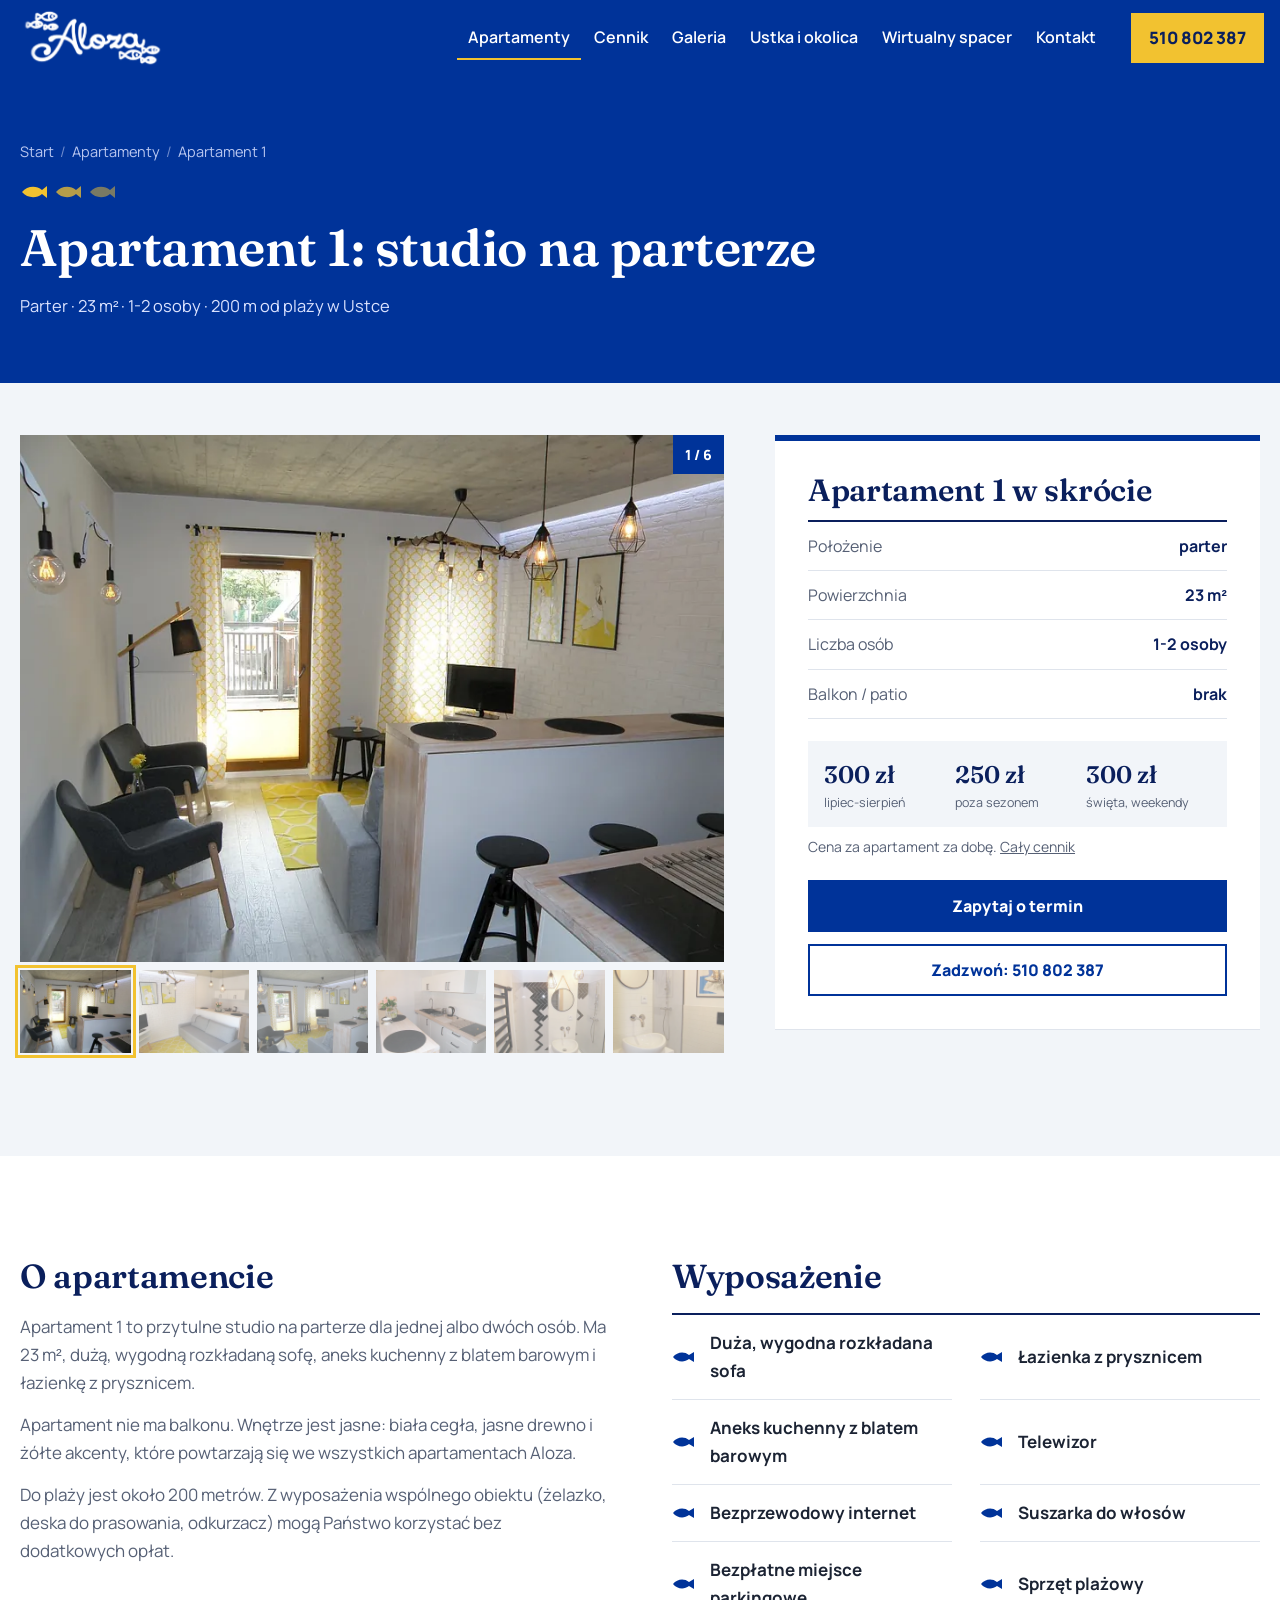
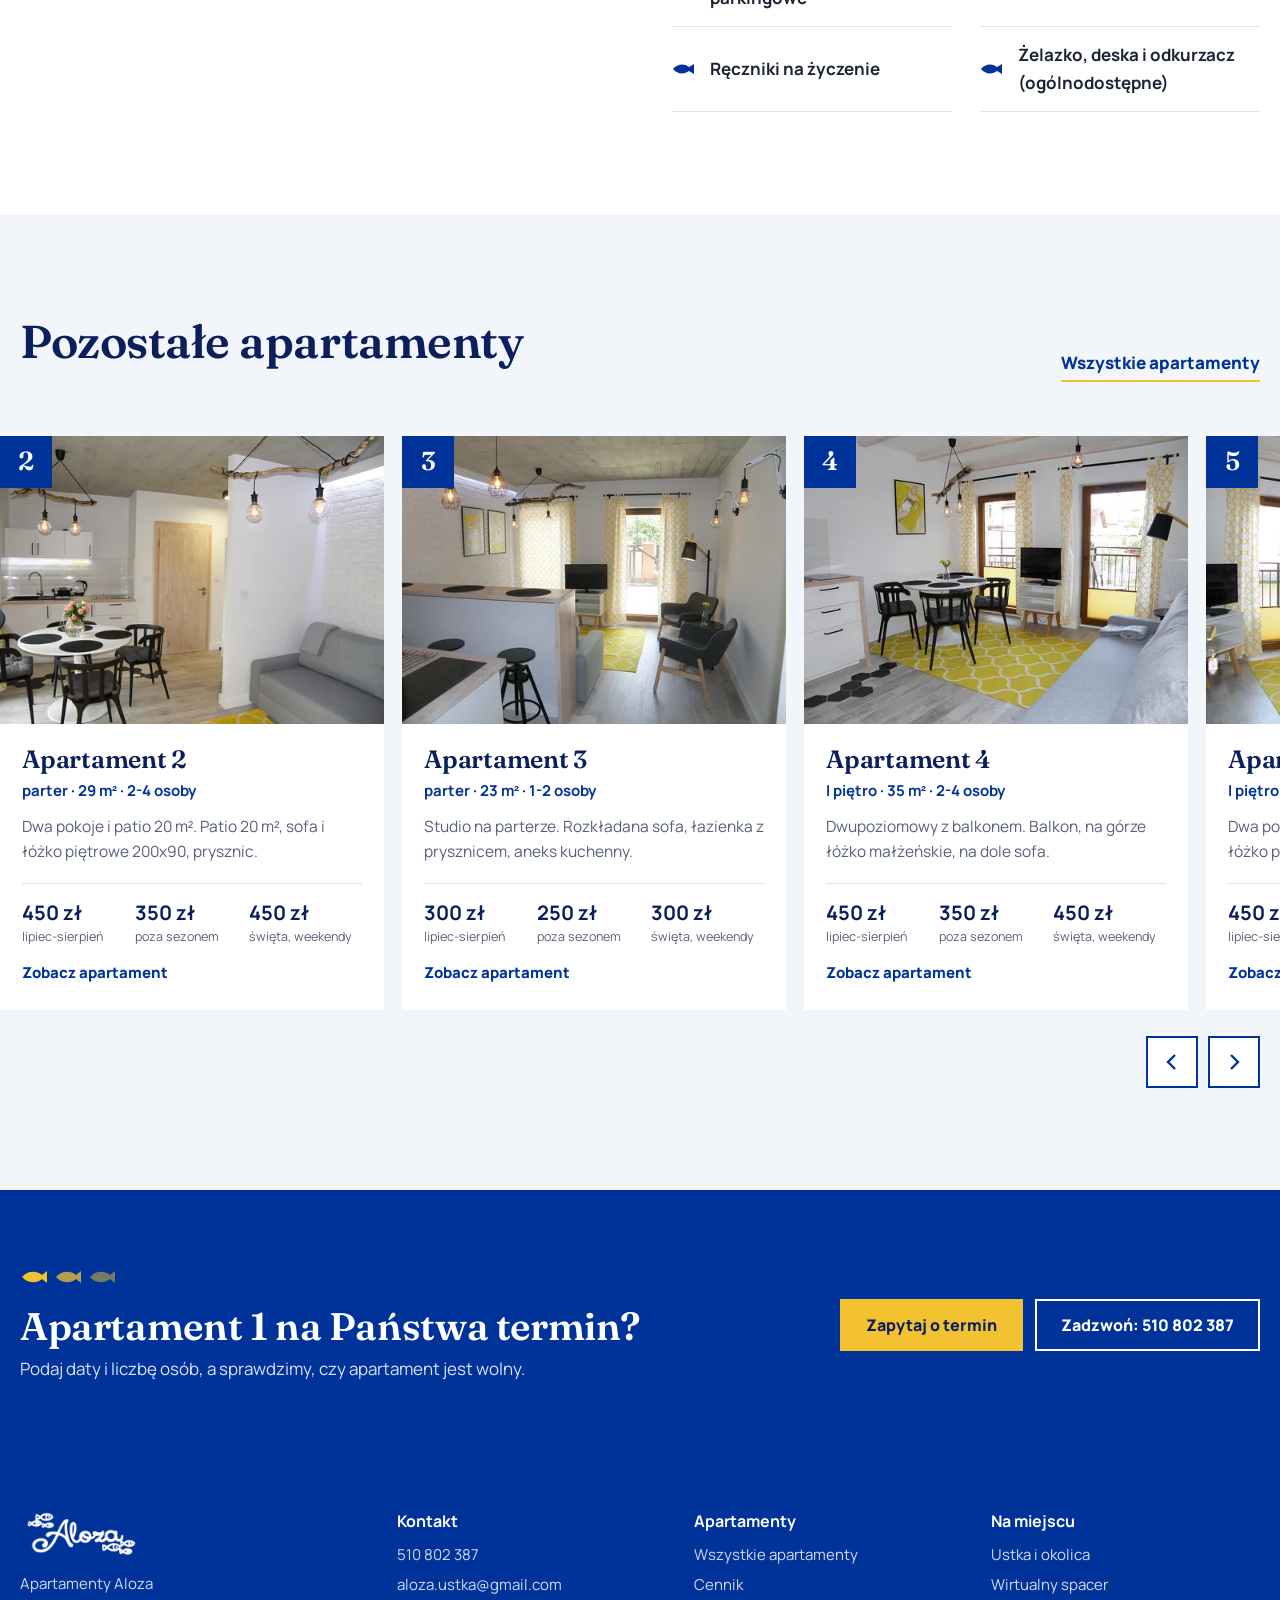
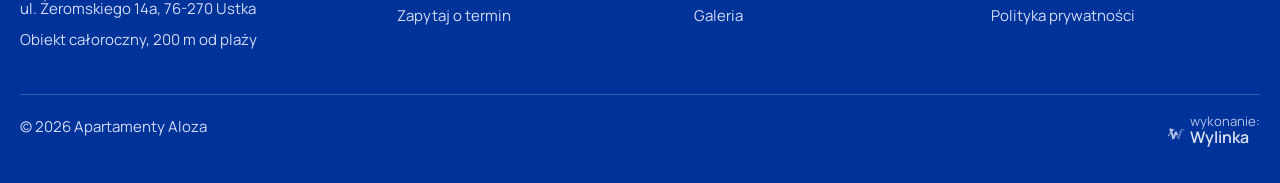
==== apartament-1.html @ 7eea0aa9 "Pełna strona: podstrony apartamentów, cennik, galeria, Ustka, spacer, kontakt, polityka prywatności" ====
<!doctype html>
<html lang="pl">
<head>
<meta charset="utf-8">
<meta name="viewport" content="width=device-width,initial-scale=1">
<meta name="robots" content="noindex, nofollow" data-podglad>
<title>Apartament 1 w Ustce, 23 m², 1-2 osoby | Apartamenty Aloza</title>
<meta name="description" content="Apartament 1 w Ustce, 200 m od plaży: studio na parterze, parter, 23 m², dla 1-2 osób. Zdjęcia, wyposażenie i ceny od 250 zł za dobę.">
<link rel="canonical" href="https://aloza.com.pl/apartamenty-aloza/apartament-aloza-1/">
<meta property="og:type" content="website">
<meta property="og:locale" content="pl_PL">
<meta property="og:site_name" content="Apartamenty Aloza">
<meta property="og:title" content="Apartament 1 w Ustce, 23 m², 1-2 osoby | Apartamenty Aloza">
<meta property="og:description" content="Apartament 1 w Ustce, 200 m od plaży: studio na parterze, parter, 23 m², dla 1-2 osób. Zdjęcia, wyposażenie i ceny od 250 zł za dobę.">
<meta property="og:url" content="https://aloza.com.pl/apartamenty-aloza/apartament-aloza-1/">
<meta property="og:image" content="https://aloza.com.pl/img/ap/a1-1-1000.webp">
<meta name="theme-color" content="#003399">
<link rel="preload" href="fonts/fraunces-rdzen.woff2" as="font" type="font/woff2" crossorigin>
<link rel="preload" href="fonts/manrope-rdzen.woff2" as="font" type="font/woff2" crossorigin>
<link rel="preload" as="image" href="img/ap/a1-1-800.webp" imagesrcset="img/ap/a1-1-480.webp 480w, img/ap/a1-1-800.webp 800w, img/ap/a1-1-1000.webp 1000w" imagesizes="(max-width: 900px) 100vw, 720px">
<link rel="stylesheet" href="css/styl.css">
<link rel="icon" href="data:image/svg+xml,%3Csvg xmlns='http://www.w3.org/2000/svg' viewBox='0 0 64 64'%3E%3Crect width='64' height='64' rx='14' fill='%23003399'/%3E%3Cpath d='M12 32c8-11 24-13 34-3l8-6v18l-8-6c-10 10-26 8-34-3z' fill='%23F2C230'/%3E%3Ccircle cx='22' cy='31' r='2.5' fill='%23003399'/%3E%3C/svg%3E">
<script src="js/strona.js" defer></script>
<script type="application/ld+json">{"@context":"https://schema.org","@type":"BreadcrumbList","itemListElement":[{"@type":"ListItem","position":1,"name":"Start","item":"https://aloza.com.pl/"},{"@type":"ListItem","position":2,"name":"Apartamenty","item":"https://aloza.com.pl/apartamenty-aloza/"},{"@type":"ListItem","position":3,"name":"Apartament 1","item":"https://aloza.com.pl/apartamenty-aloza/apartament-aloza-1/"}]}</script>
<script type="application/ld+json">{"@context":"https://schema.org","@type":"Apartment","name":"Apartament 1 - Apartamenty Aloza","description":"Apartament 1 to przytulne studio na parterze dla jednej albo dwóch osób. Ma 23 m², dużą, wygodną rozkładaną sofę, aneks kuchenny z blatem barowym i łazienkę z prysznicem.","url":"https://aloza.com.pl/apartamenty-aloza/apartament-aloza-1/","floorSize":{"@type":"QuantitativeValue","value":23,"unitCode":"MTK"},"numberOfRooms":1,"occupancy":{"@type":"QuantitativeValue","maxValue":2},"image":["https://aloza.com.pl/img/ap/a1-1-1000.webp","https://aloza.com.pl/img/ap/a1-2-1000.webp","https://aloza.com.pl/img/ap/a1-3-1000.webp"],"containedInPlace":{"@id":"https://aloza.com.pl/#obiekt"}}</script>
</head>
<body>
<a class="skip" href="#tresc">Przejdź do treści</a>
<header class="hdr">
 <div class="wrap">
  <a class="logo" href="index.html" aria-label="Apartamenty Aloza - strona główna"><img src="img/logo.png" width="309" height="134" alt="Aloza"></a>
  <nav class="menu" id="menu" aria-label="Menu główne">
   <ul><li><a href="apartamenty.html" aria-current="page">Apartamenty</a></li><li><a href="cennik.html">Cennik</a></li><li><a href="galeria.html">Galeria</a></li><li><a href="ustka.html">Ustka i okolica</a></li><li><a href="wirtualny-spacer.html">Wirtualny spacer</a></li><li><a href="kontakt.html">Kontakt</a></li></ul>
  </nav>
  <a class="tel" href="tel:+48510802387">510 802 387</a>
  <button class="burger" id="burger" type="button" aria-expanded="false" aria-controls="menu">Menu</button>
 </div>
</header>
<main id="tresc"><div class="phead"><div class="wrap bez-foto"><div><ol class="okr"><li><a href="index.html">Start</a></li><li><a href="apartamenty.html">Apartamenty</a></li><li aria-current="page">Apartament 1</li></ol><svg class="lawica" viewBox="0 0 96 20" aria-hidden="true" fill="currentColor"><path d="M2 10c5-6 14-7 20-2l5-4v12l-5-4c-6 5-15 4-20-2z"/><path d="M36 10c5-6 14-7 20-2l5-4v12l-5-4c-6 5-15 4-20-2z" opacity=".75"/><path d="M70 10c5-6 14-7 20-2l5-4v12l-5-4c-6 5-15 4-20-2z" opacity=".5"/></svg><h1>Apartament 1: studio na parterze</h1><p>Parter · 23 m² · 1-2 osoby · 200 m od plaży w Ustce</p></div></div></div><section class="ap-bg" style="padding-top:clamp(28px,4vw,56px)"><div class="wrap apg">
 <div>
  <div class="tor-w glowne" data-grupa>
   <div class="tor" data-tor><figure tabindex="0"><img src="img/ap/a1-1-800.webp" srcset="img/ap/a1-1-480.webp 480w, img/ap/a1-1-800.webp 800w, img/ap/a1-1-1000.webp 1000w" sizes="(max-width: 900px) 100vw, 720px" width="1000" height="750" alt="Pokój z fotelami, telewizorem i blatem barowym" data-duze="img/ap/a1-1-1000.webp"></figure><figure tabindex="0"><img src="img/ap/a1-2-800.webp" srcset="img/ap/a1-2-480.webp 480w, img/ap/a1-2-800.webp 800w, img/ap/a1-2-1000.webp 1000w" sizes="(max-width: 900px) 100vw, 720px" width="1000" height="750" alt="Rozkładana sofa i blat kuchenny" data-duze="img/ap/a1-2-1000.webp" loading="lazy"></figure><figure tabindex="0"><img src="img/ap/a1-3-800.webp" srcset="img/ap/a1-3-480.webp 480w, img/ap/a1-3-800.webp 800w, img/ap/a1-3-1000.webp 1000w" sizes="(max-width: 900px) 100vw, 720px" width="1000" height="750" alt="Fotele, stolik i drzwi do ogrodu" data-duze="img/ap/a1-3-1000.webp" loading="lazy"></figure><figure tabindex="0"><img src="img/ap/a1-4-800.webp" srcset="img/ap/a1-4-480.webp 480w, img/ap/a1-4-800.webp 800w, img/ap/a1-4-1000.webp 1000w" sizes="(max-width: 900px) 100vw, 720px" width="1000" height="750" alt="Aneks kuchenny z płytą i czajnikiem" data-duze="img/ap/a1-4-1000.webp" loading="lazy"></figure><figure tabindex="0"><img src="img/ap/a1-5-800.webp" srcset="img/ap/a1-5-480.webp 480w, img/ap/a1-5-800.webp 800w, img/ap/a1-5-1000.webp 1000w" sizes="(max-width: 900px) 100vw, 720px" width="1000" height="750" alt="Łazienka z prysznicem i grzejnikiem drabinkowym" data-duze="img/ap/a1-5-1000.webp" loading="lazy"></figure><figure class="pion" tabindex="0"><img src="img/ap/a1-6-800.webp" srcset="img/ap/a1-6-480.webp 480w, img/ap/a1-6-800.webp 800w" sizes="(max-width: 900px) 100vw, 720px" width="800" height="1067" alt="Umywalka i okrągłe lustro w łazience" data-duze="img/ap/a1-6-800.webp" loading="lazy"></figure></div>
   <span class="licznik">1 / 6</span>
  </div>
  <div class="miniatury"><button type="button" aria-label="Zdjęcie 1: Pokój z fotelami, telewizorem i blatem barowym" aria-current="true"><img src="img/ap/a1-1-480.webp" width="480" height="360" alt="" loading="lazy"></button><button type="button" aria-label="Zdjęcie 2: Rozkładana sofa i blat kuchenny" aria-current="false"><img src="img/ap/a1-2-480.webp" width="480" height="360" alt="" loading="lazy"></button><button type="button" aria-label="Zdjęcie 3: Fotele, stolik i drzwi do ogrodu" aria-current="false"><img src="img/ap/a1-3-480.webp" width="480" height="360" alt="" loading="lazy"></button><button type="button" aria-label="Zdjęcie 4: Aneks kuchenny z płytą i czajnikiem" aria-current="false"><img src="img/ap/a1-4-480.webp" width="480" height="360" alt="" loading="lazy"></button><button type="button" aria-label="Zdjęcie 5: Łazienka z prysznicem i grzejnikiem drabinkowym" aria-current="false"><img src="img/ap/a1-5-480.webp" width="480" height="360" alt="" loading="lazy"></button><button type="button" aria-label="Zdjęcie 6: Umywalka i okrągłe lustro w łazience" aria-current="false"><img src="img/ap/a1-6-480.webp" width="480" height="640" alt="" loading="lazy"></button></div>
 </div>
 <aside class="karta" aria-labelledby="karta-h">
  <h2 id="karta-h">Apartament 1 w skrócie</h2>
  <ul class="parametry"><li><span>Położenie</span><b>parter</b></li><li><span>Powierzchnia</span><b>23 m²</b></li><li><span>Liczba osób</span><b>1-2 osoby</b></li><li><span>Balkon / patio</span><b>brak</b></li></ul>
  <div class="ceny"><div><b>300 zł</b><span>lipiec-sierpień</span></div><div><b>250 zł</b><span>poza sezonem</span></div><div><b>300 zł</b><span>święta, weekendy</span></div></div>
  <p class="za-co">Cena za apartament za dobę. <a href="cennik.html">Cały cennik</a></p>
  <div class="przyc"><a class="btn btn-g" href="kontakt.html?apartament=1">Zapytaj o termin</a><a class="btn btn-r" href="tel:+48510802387">Zadzwoń: 510 802 387</a></div>
 </aside>
</div></section>
<section><div class="wrap dwie">
 <div class="opis"><h2>O apartamencie</h2><p>Apartament 1 to przytulne studio na parterze dla jednej albo dwóch osób. Ma 23 m², dużą, wygodną rozkładaną sofę, aneks kuchenny z blatem barowym i łazienkę z prysznicem.</p><p>Apartament nie ma balkonu. Wnętrze jest jasne: biała cegła, jasne drewno i żółte akcenty, które powtarzają się we wszystkich apartamentach Aloza.</p><p>Do plaży jest około 200 metrów. Z wyposażenia wspólnego obiektu (żelazko, deska do prasowania, odkurzacz) mogą Państwo korzystać bez dodatkowych opłat.</p></div>
 <div><h2>Wyposażenie</h2><ul class="lista-ryb"><li><svg width="26" height="12" viewBox="0 0 26 12" fill="currentColor" aria-hidden="true"><path d="M1 6c4-5 11-6 16-2l5-3v10l-5-3C12 12 5 11 1 6z"/></svg>Duża, wygodna rozkładana sofa</li><li><svg width="26" height="12" viewBox="0 0 26 12" fill="currentColor" aria-hidden="true"><path d="M1 6c4-5 11-6 16-2l5-3v10l-5-3C12 12 5 11 1 6z"/></svg>Łazienka z prysznicem</li><li><svg width="26" height="12" viewBox="0 0 26 12" fill="currentColor" aria-hidden="true"><path d="M1 6c4-5 11-6 16-2l5-3v10l-5-3C12 12 5 11 1 6z"/></svg>Aneks kuchenny z blatem barowym</li><li><svg width="26" height="12" viewBox="0 0 26 12" fill="currentColor" aria-hidden="true"><path d="M1 6c4-5 11-6 16-2l5-3v10l-5-3C12 12 5 11 1 6z"/></svg>Telewizor</li><li><svg width="26" height="12" viewBox="0 0 26 12" fill="currentColor" aria-hidden="true"><path d="M1 6c4-5 11-6 16-2l5-3v10l-5-3C12 12 5 11 1 6z"/></svg>Bezprzewodowy internet</li><li><svg width="26" height="12" viewBox="0 0 26 12" fill="currentColor" aria-hidden="true"><path d="M1 6c4-5 11-6 16-2l5-3v10l-5-3C12 12 5 11 1 6z"/></svg>Suszarka do włosów</li><li><svg width="26" height="12" viewBox="0 0 26 12" fill="currentColor" aria-hidden="true"><path d="M1 6c4-5 11-6 16-2l5-3v10l-5-3C12 12 5 11 1 6z"/></svg>Bezpłatne miejsce parkingowe</li><li><svg width="26" height="12" viewBox="0 0 26 12" fill="currentColor" aria-hidden="true"><path d="M1 6c4-5 11-6 16-2l5-3v10l-5-3C12 12 5 11 1 6z"/></svg>Sprzęt plażowy</li><li><svg width="26" height="12" viewBox="0 0 26 12" fill="currentColor" aria-hidden="true"><path d="M1 6c4-5 11-6 16-2l5-3v10l-5-3C12 12 5 11 1 6z"/></svg>Ręczniki na życzenie</li><li><svg width="26" height="12" viewBox="0 0 26 12" fill="currentColor" aria-hidden="true"><path d="M1 6c4-5 11-6 16-2l5-3v10l-5-3C12 12 5 11 1 6z"/></svg>Żelazko, deska i odkurzacz (ogólnodostępne)</li></ul></div>
</div></section>
<section class="ap-bg"><div class="wrap">
 <div class="sek-h z-linkiem"><div><h2>Pozostałe apartamenty</h2></div><a class="lnk" href="apartamenty.html">Wszystkie apartamenty</a></div>
 <div class="tor-w"><div class="tor" data-tor><a class="ap" href="apartament-2.html"><div class="fot"><img src="img/a2-800.webp" srcset="img/a2-480.webp 480w, img/a2-800.webp 800w, img/a2-1000.webp 1000w" sizes="(max-width: 560px) 85vw, 390px" width="800" height="600" alt="Apartament 2: dwa pokoje i patio 20 m²" loading="lazy"><span class="nr">2</span></div><div class="tr"><h3>Apartament 2</h3><p class="par">parter · 29 m² · 2-4 osoby</p><p class="op">Dwa pokoje i patio 20 m². Patio 20 m², sofa i łóżko piętrowe 200x90, prysznic.</p><div class="ceny"><div><b>450 zł</b><span>lipiec-sierpień</span></div><div><b>350 zł</b><span>poza sezonem</span></div><div><b>450 zł</b><span>święta, weekendy</span></div></div><span class="wiecej">Zobacz apartament</span></div></a><a class="ap" href="apartament-3.html"><div class="fot"><img src="img/a3-800.webp" srcset="img/a3-480.webp 480w, img/a3-800.webp 800w, img/a3-1000.webp 1000w" sizes="(max-width: 560px) 85vw, 390px" width="800" height="600" alt="Apartament 3: studio na parterze" loading="lazy"><span class="nr">3</span></div><div class="tr"><h3>Apartament 3</h3><p class="par">parter · 23 m² · 1-2 osoby</p><p class="op">Studio na parterze. Rozkładana sofa, łazienka z prysznicem, aneks kuchenny.</p><div class="ceny"><div><b>300 zł</b><span>lipiec-sierpień</span></div><div><b>250 zł</b><span>poza sezonem</span></div><div><b>300 zł</b><span>święta, weekendy</span></div></div><span class="wiecej">Zobacz apartament</span></div></a><a class="ap" href="apartament-4.html"><div class="fot"><img src="img/a4-800.webp" srcset="img/a4-480.webp 480w, img/a4-800.webp 800w, img/a4-1000.webp 1000w" sizes="(max-width: 560px) 85vw, 390px" width="800" height="600" alt="Apartament 4: dwupoziomowy z balkonem" loading="lazy"><span class="nr">4</span></div><div class="tr"><h3>Apartament 4</h3><p class="par">I piętro · 35 m² · 2-4 osoby</p><p class="op">Dwupoziomowy z balkonem. Balkon, na górze łóżko małżeńskie, na dole sofa.</p><div class="ceny"><div><b>450 zł</b><span>lipiec-sierpień</span></div><div><b>350 zł</b><span>poza sezonem</span></div><div><b>450 zł</b><span>święta, weekendy</span></div></div><span class="wiecej">Zobacz apartament</span></div></a><a class="ap" href="apartament-5.html"><div class="fot"><img src="img/a5-800.webp" srcset="img/a5-480.webp 480w, img/a5-800.webp 800w, img/a5-1000.webp 1000w" sizes="(max-width: 560px) 85vw, 390px" width="800" height="600" alt="Apartament 5: dwa pokoje, balkon i taras" loading="lazy"><span class="nr">5</span></div><div class="tr"><h3>Apartament 5</h3><p class="par">I piętro · 29 m² · 2-4 osoby</p><p class="op">Dwa pokoje, balkon i taras. Balkon i taras, sofa i łóżko piętrowe 200x90.</p><div class="ceny"><div><b>450 zł</b><span>lipiec-sierpień</span></div><div><b>350 zł</b><span>poza sezonem</span></div><div><b>450 zł</b><span>święta, weekendy</span></div></div><span class="wiecej">Zobacz apartament</span></div></a><a class="ap" href="apartament-6.html"><div class="fot"><img src="img/a6-800.webp" srcset="img/a6-480.webp 480w, img/a6-800.webp 800w, img/a6-1000.webp 1000w" sizes="(max-width: 560px) 85vw, 390px" width="800" height="600" alt="Apartament 6: dwupoziomowy z balkonem" loading="lazy"><span class="nr">6</span></div><div class="tr"><h3>Apartament 6</h3><p class="par">I piętro · 39 m² · 2-4 osoby</p><p class="op">Dwupoziomowy z balkonem. Balkon, na górze łóżko małżeńskie, na dole sofa.</p><div class="ceny"><div><b>450 zł</b><span>lipiec-sierpień</span></div><div><b>350 zł</b><span>poza sezonem</span></div><div><b>450 zł</b><span>święta, weekendy</span></div></div><span class="wiecej">Zobacz apartament</span></div></a><a class="ap" href="apartament-7.html"><div class="fot"><img src="img/a7-800.webp" srcset="img/a7-480.webp 480w, img/a7-800.webp 800w, img/a7-1000.webp 1000w" sizes="(max-width: 560px) 85vw, 390px" width="800" height="600" alt="Apartament 7: poddasze z wanną" loading="lazy"><span class="nr">7</span></div><div class="tr"><h3>Apartament 7</h3><p class="par">II piętro · 40 m² · 2-3 osoby</p><p class="op">Poddasze z wanną. Poddasze, dwie rozkładane sofy, łazienka z wanną.</p><div class="ceny"><div><b>350 zł</b><span>lipiec-sierpień</span></div><div><b>300 zł</b><span>poza sezonem</span></div><div><b>350 zł</b><span>święta, weekendy</span></div></div><span class="wiecej">Zobacz apartament</span></div></a></div><div class="strz"><button type="button" data-w="-1" aria-label="Poprzednie apartamenty"><svg width="20" height="20" viewBox="0 0 20 20" aria-hidden="true"><path d="M13 3 6 10l7 7" fill="none" stroke="currentColor" stroke-width="2.4"/></svg></button><button type="button" data-w="1" aria-label="Następne apartamenty"><svg width="20" height="20" viewBox="0 0 20 20" aria-hidden="true"><path d="m7 3 7 7-7 7" fill="none" stroke="currentColor" stroke-width="2.4"/></svg></button></div></div>
</div></section>
<section class="cta"><div class="wrap"><div><svg class="lawica" viewBox="0 0 96 20" aria-hidden="true" fill="currentColor"><path d="M2 10c5-6 14-7 20-2l5-4v12l-5-4c-6 5-15 4-20-2z"/><path d="M36 10c5-6 14-7 20-2l5-4v12l-5-4c-6 5-15 4-20-2z" opacity=".75"/><path d="M70 10c5-6 14-7 20-2l5-4v12l-5-4c-6 5-15 4-20-2z" opacity=".5"/></svg><h2>Apartament 1 na Państwa termin?</h2><p>Podaj daty i liczbę osób, a sprawdzimy, czy apartament jest wolny.</p></div><div class="przyc"><a class="btn btn-z" href="kontakt.html?apartament=1">Zapytaj o termin</a><a class="btn btn-o" href="tel:+48510802387">Zadzwoń: 510 802 387</a></div></div></section>
</main>
<footer class="stopka">
 <div class="wrap">
  <div><img src="img/logo.png" width="309" height="134" alt="Aloza" loading="lazy"><p>Apartamenty Aloza<br>ul. Żeromskiego 14a, 76-270 Ustka</p><p>Obiekt całoroczny, 200 m od plaży</p></div>
  <div><b>Kontakt</b><p><a href="tel:+48510802387">510 802 387</a></p><p><a href="mailto:aloza.ustka@gmail.com">aloza.ustka@gmail.com</a></p><p><a href="kontakt.html">Zapytaj o termin</a></p></div>
  <div><b>Apartamenty</b><p><a href="apartamenty.html">Wszystkie apartamenty</a></p><p><a href="cennik.html">Cennik</a></p><p><a href="galeria.html">Galeria</a></p></div>
  <div><b>Na miejscu</b><p><a href="ustka.html">Ustka i okolica</a></p><p><a href="wirtualny-spacer.html">Wirtualny spacer</a></p><p><a href="polityka-prywatnosci.html">Polityka prywatności</a></p></div>
  <div class="dol"><span>© 2026 Apartamenty Aloza</span><a class="wylinka-badge" href="https://wylinka.pl/?utm_source=aloza.com.pl&amp;utm_medium=stopka&amp;utm_campaign=wykonanie" rel="noopener" title="Strona wykonana przez Wylinka"><svg viewBox="0 0 64 64" aria-hidden="true" focusable="false" fill="currentColor"><path d="M9.8 22.8l-1.2-7.9 2.2-3.7 15.5 4.6-.5 1.5-7.2 5.5 4.7 15.6 5-15.6 7 0 4.1 12.7-4.2-.9-2.6 1.8-.8-2.2-5.3 15.6-4.3 0 .4 .2-2.1 2.8-1.3-1.1 1.1-1.4-3.1 .2-.1-1.7 2.2-.1-5.7-16.5-4.8 .6-.8 3.1 0 .5-.3 .5 .8 2.2-1.6 .5-.4-1.3-.8 1.6-1.5-.8 .8-1.6-1.4 .6-.6-1.6 2.3-.8 .2-.4 1.3-4.8 5.9-.8-2.4-6.9zM15.2 13.7l-.1-.4-.4 .8-.1 .8 .1 1 .1 .4 .3 .7 .3-.9 .1-.7 0-.8z"/><path class="wy-pod" d="M37.1 49.8l-4.5-13.3 2.6-1.8 4.2 .9 .9 2.8 3-9.7 0-.5 .1-.8 3.2-8.4 .5-1 .6-1 .9-1.1 1.3-1 1.1-.7 1.4-.5 1.4-.3 .7 0 .9 0 1.2 .3 1.4 .6 .8 .5 .7 .7 .6 .7 .5 .9 .3 .9 .1 .9 0 .8-.2 .9-.5 .9-.5 .6-.7 .5-.7 .3-.1-.1 0-.1 .5-.5 .3-.7 .2-.5 0-.6-.1-.6-.3-.7-.4-.5-.4-.4-.5-.3-.6-.3-.7 0-.7 .1-.6 .1-.5 .4-.5 .5-.3 .5-.2 .7-.1 1.5-1.4 5.1-.8 3.3-.3 .7-.5 .7-6 17.5 1.9 .1-.1 1.7-3.1-.2 1.1 1.4-1.3 1.1-2.1-2.8 .4-.2z"/><path class="wy-old" d="M40.8 50l.4-.2-4.1 0-4.2-12.5 2.5-1.7 4.3 .9 .6 1.9 .6-1.6 0-.3 2.4-7.8 0-.5 .1-.8 3.2-8.4 .4-.8 .6-.9 .9-1.2 .9-.9 1.3-.8 1.4-.6 1.2-.3 1.4-.1 1.3 .1 .6 .2 .8 .3 1.1 .6 .9 .7 .7 .9 .5 .9 .3 .9 .1 1.1-.1 .9-.3 .9-.4 .7-.6 .7-.6 .4-.6 .2-.1-.1 0-.1 .5-.5 .3-.7 .2-.5 0-.5-.1-.6-.2-.6-.3-.5-.4-.5-.5-.3-.6-.3-.7-.1-.6 0-.6 .1-.6 .3-.6 .5-.3 .4-.2 .5-.1 .5-.1 1.5-1.4 5.1-.8 3.3-.3 .7-.5 .7-6 17.5 1.9 .1-.1 1.7-3.1-.2 1.1 1.4-1.3 1.1zM49.6 17.1l.6 1.7-1.5 1.9 .4 .4 1.8-2.1-.7-2.1zM48.1 28.3l.5 1.8-1.7 1.8 .4 .4 1.9-2-.6-2.2zM37.9 41.7l1.7-1.5-.4-.4-1.7 1.4zM42.6 38.7l-1.5 2.8 1.1 2-1.3 2.6 .5 .2 1.5-2.8-1.1-2 1.4-2.5z"/></svg><span>wykonanie: <b>Wylinka</b></span></a></div>
 </div>
</footer>
<div class="lb" id="lb" role="dialog" aria-modal="true" aria-label="Powiększone zdjęcie"><img alt=""><button type="button" class="zam" aria-label="Zamknij">×</button><button type="button" class="pop" aria-label="Poprzednie zdjęcie">‹</button><button type="button" class="nas" aria-label="Następne zdjęcie">›</button><p class="lbl"></p></div>
</body>
</html>
---- css/styl.css ----
@font-face{font-family:"Fraunces";font-weight:300 800;font-display:swap;src:url(../fonts/fraunces-rdzen.woff2) format("woff2");unicode-range:U+0020-007E,U+00A0,U+00A9,U+00AB,U+00B0,U+00B7,U+00BB,U+00D3,U+00F3,U+2013-2014,U+2018-2019,U+201C-201E,U+2022,U+2026}
@font-face{font-family:"Fraunces";font-weight:300 800;font-display:swap;src:url(../fonts/fraunces-pl.woff2) format("woff2");unicode-range:U+0104-0107,U+0118-0119,U+0141-0144,U+015A-015B,U+0179-017C}
@font-face{font-family:"Manrope";font-style:normal;font-weight:400 800;font-display:swap;src:url(../fonts/manrope-rdzen.woff2) format("woff2");unicode-range:U+0020-007E,U+00A0,U+00A9,U+00AB,U+00B0,U+00B2,U+00B7,U+00BB,U+00D3,U+00D7,U+00F3,U+2013-2014,U+2018-2019,U+201C-201E,U+2022,U+2026,U+20AC}
@font-face{font-family:"Manrope";font-style:normal;font-weight:400 800;font-display:swap;src:url(../fonts/manrope-pl.woff2) format("woff2");unicode-range:U+0104-0107,U+0118-0119,U+0141-0144,U+015A-015B,U+0179-017C}
:root{--gr:#003399;--gr2:#0A1F5C;--zo:#F2C230;--tx:#1b2333;--tx2:#566075;--sz:#F2F5F9;--li:#dfe4ec;--hh:76px}
*{box-sizing:border-box}
html{scroll-behavior:smooth;scroll-padding-top:var(--hh)}
body{margin:0;background:#fff;color:var(--tx);font:17px/1.65 "Manrope",Arial,sans-serif;-webkit-font-smoothing:antialiased;overflow-x:clip}
img{display:block;max-width:100%}
a{color:inherit}
h1,h2,h3{font-family:"Fraunces",Georgia,serif;font-weight:600;line-height:1.1;margin:0;color:var(--gr2);letter-spacing:-.01em}
.wrap{width:min(1240px,100% - 40px);margin:0 auto}
section{padding:clamp(64px,8vw,120px) 0}
.sek-h{max-width:740px;margin-bottom:clamp(30px,4vw,50px)}
.sek-h h2{font-size:clamp(32px,3.6vw,54px);margin-bottom:14px}
.sek-h p{margin:0;color:var(--tx2);font-size:18px}
.sek-h.z-linkiem{max-width:none;display:flex;justify-content:space-between;align-items:flex-end;gap:20px;flex-wrap:wrap}
.sek-h.z-linkiem>div{max-width:740px}
.lawica{display:block;width:96px;height:20px;margin-bottom:18px;color:var(--gr)}
.skip{position:absolute;left:-9999px;top:0;background:var(--zo);color:var(--gr2);padding:10px 16px;z-index:100;font-weight:800}
.skip:focus{left:10px}
/* nagłówek */
.hdr{position:sticky;top:0;z-index:60;height:var(--hh);background:var(--gr);color:#fff}
.hdr .wrap{height:100%;display:flex;align-items:center;gap:24px;width:min(1600px,100% - 32px)}
.logo img{width:150px;height:auto}
.menu{margin-left:auto}
.menu ul{display:flex;gap:2px;list-style:none;margin:0;padding:0}
.menu a{display:block;text-decoration:none;font-weight:600;font-size:16px;padding:8px 11px;border-bottom:2px solid transparent;white-space:nowrap}
.menu a:hover{border-color:rgba(255,255,255,.5)}
.menu a[aria-current]{border-color:var(--zo)}
.tel{text-decoration:none;font-weight:800;background:var(--zo);color:var(--gr2);padding:11px 18px;white-space:nowrap}
.tel:hover{background:#ffd34d}
.burger{display:none}
/* przyciski */
.przyc{display:flex;flex-wrap:wrap;gap:12px}
.btn{display:inline-flex;align-items:center;justify-content:center;min-height:52px;padding:0 24px;font-weight:800;font-size:16px;text-decoration:none;border:2px solid transparent;cursor:pointer;font-family:inherit;text-align:center}
.btn-z{background:var(--zo);color:var(--gr2)}
.btn-z:hover{background:#ffd34d}
.btn-o{border-color:#fff;color:#fff;background:transparent}
.btn-o:hover{background:#fff;color:var(--gr)}
.btn-g{background:var(--gr);color:#fff}
.btn-g:hover{background:var(--gr2)}
.btn-r{border-color:var(--gr);color:var(--gr);background:transparent}
.btn-r:hover{background:var(--gr);color:#fff}
.lnk{font-weight:800;color:var(--gr);text-decoration:none;border-bottom:2px solid var(--zo);padding-bottom:2px;white-space:nowrap}
.lnk:hover{color:var(--gr2)}
/* pierwszy ekran strony głównej */
.hero{position:relative;height:calc(100svh - var(--hh));min-height:580px;max-height:1100px;display:grid;grid-template-columns:1fr 1fr;gap:4px;background:var(--gr2)}
.hero figure{margin:0;position:relative;overflow:hidden;height:100%;max-height:857px}
.hero figure img{position:absolute;inset:0;width:100%;height:100%;object-fit:cover}
.hero .f2 img{object-position:30% 50%}
.hpanel{position:absolute;left:clamp(20px,4vw,72px);bottom:clamp(20px,4vw,64px);width:min(620px,calc(100% - 40px));background:var(--gr);color:#fff;padding:clamp(26px,3vw,48px)}
.hpanel .lawica{color:var(--zo)}
.hpanel h1{color:#fff;font-size:clamp(34px,3.4vw,60px);margin-bottom:16px}
.hpanel p{margin:0 0 26px;color:#dbe3ff;font-size:clamp(16.5px,1.1vw,19px)}
.pasek{display:none}
@media (min-width:901px) and (min-height:960px){
 .pasek{position:absolute;right:clamp(20px,4vw,72px);bottom:0;height:calc(100% - 857px);left:calc(clamp(20px,4vw,72px) + min(620px,100% - 40px) + 48px);display:flex;align-items:center;justify-content:flex-end;gap:clamp(24px,3vw,64px);color:#fff}
 .pasek div{display:flex;flex-direction:column}
 .pasek b{font-family:"Fraunces",Georgia,serif;font-weight:600;font-size:clamp(24px,1.8vw,34px);line-height:1.1;color:var(--zo)}
 .pasek span{color:#c9d4f5;font-size:15px}
}
/* nagłówek podstrony: granatowy pas + zdjęcie w naturalnej wielkości */
.phead{background:var(--gr);color:#dbe3ff}
.phead .wrap{display:grid;grid-template-columns:1fr minmax(0,1fr);gap:clamp(28px,5vw,80px);align-items:center;padding:clamp(34px,5vw,72px) 0}
.phead .wrap.bez-foto{grid-template-columns:minmax(0,820px)}
.phead .lawica{color:var(--zo)}
.phead h1{color:#fff;font-size:clamp(34px,4vw,62px);margin-bottom:16px}
.phead p{margin:0 0 24px;font-size:clamp(16.5px,1.2vw,19px);max-width:600px}
.phead p:last-child{margin-bottom:0}
.phead figure{margin:0;aspect-ratio:4/3;overflow:hidden;max-width:1000px;justify-self:end;width:100%}
.phead figure img{width:100%;height:100%;object-fit:cover}
.okr{margin:0 0 18px;padding:0;list-style:none;display:flex;flex-wrap:wrap;gap:6px;font-size:14.5px;color:#b9c7f0}
.okr li+li::before{content:"/";margin-right:6px;opacity:.6}
.okr a{text-decoration:none}
.okr a:hover{color:#fff;text-decoration:underline}
/* pełne zdjęcie (Ustka) */
.fhero{position:relative;min-height:min(78svh,820px);display:flex;align-items:flex-end;background:var(--gr2)}
.fhero img{position:absolute;inset:0;width:100%;height:100%;object-fit:cover}
.fhero .hpanel{position:relative;left:auto;bottom:auto;margin:0 0 clamp(20px,4vw,64px) clamp(20px,4vw,72px)}
.fhero .okr{color:#c9d4f5}
/* o obiekcie */
.obiekt{display:grid;grid-template-columns:1.1fr 1fr;gap:clamp(30px,5vw,90px);align-items:center}
.obiekt h2{font-size:clamp(32px,3.4vw,52px);margin-bottom:18px}
.obiekt p{color:var(--tx2);margin:0 0 14px}
.fakty{display:grid;grid-template-columns:1fr 1fr;gap:0;border-top:2px solid var(--gr2);margin-top:26px}
.fakty div{padding:16px 0;border-bottom:1px solid var(--li)}
.fakty b{display:block;font-family:"Fraunces",Georgia,serif;font-size:28px;color:var(--gr);font-weight:600;line-height:1.2}
.fakty span{color:var(--tx2);font-size:15px}
.obiekt figure{margin:0;aspect-ratio:4/3;overflow:hidden}
.obiekt figure img{width:100%;height:100%;object-fit:cover}
/* tory przesuwane */
.ap-bg{background:var(--sz)}
.tor-w{position:relative}
.tor{display:flex;gap:18px;overflow-x:auto;scroll-snap-type:x mandatory;scrollbar-width:none;padding:4px 20px 8px;margin:0 -20px;cursor:grab;overscroll-behavior-x:contain}
.tor::-webkit-scrollbar{display:none}
.tor.ciag{cursor:grabbing;scroll-snap-type:none}
.strz{display:flex;gap:10px;justify-content:flex-end;margin-top:18px}
.strz button{width:52px;height:52px;border:2px solid var(--gr);background:#fff;color:var(--gr);cursor:pointer;display:grid;place-items:center}
.strz button:hover{background:var(--gr);color:#fff}
/* karty apartamentów */
.ap{flex:0 0 clamp(280px,30vw,390px);scroll-snap-align:start;background:#fff;display:flex;flex-direction:column;text-decoration:none;color:inherit}
.ap .fot{aspect-ratio:4/3;overflow:hidden;position:relative}
.ap .fot img{width:100%;height:100%;object-fit:cover;pointer-events:none;user-select:none;transition:transform .5s ease}
.ap:hover .fot img{transform:scale(1.03)}
.ap .nr{position:absolute;left:0;top:0;background:var(--gr);color:#fff;font-family:"Fraunces",Georgia,serif;font-size:26px;font-weight:600;width:52px;height:52px;display:grid;place-items:center}
.ap .tr{padding:22px 22px 24px;display:flex;flex-direction:column;flex:1}
.ap h3{font-size:25px;margin-bottom:6px}
.ap .par{color:var(--gr);font-weight:700;font-size:15px;margin:0 0 10px}
.ap .op{color:var(--tx2);font-size:15.5px;margin:0 0 18px}
.ap .wiecej{font-weight:800;color:var(--gr);font-size:15px;margin-top:16px}
.ap:hover .wiecej{text-decoration:underline}
.ceny{margin-top:auto;display:grid;grid-template-columns:repeat(3,1fr);border-top:1px solid var(--li)}
.ceny div{padding:12px 6px 0 0}
.ceny b{display:block;font-size:20px;color:var(--gr2)}
.ceny span{font-size:12.5px;color:var(--tx2);line-height:1.3;display:block}
/* siatka apartamentów (podstrona) */
.siatka{display:grid;grid-template-columns:repeat(3,minmax(0,1fr));gap:22px}
.siatka .ap{flex:none}
.uwaga{margin:16px 0 0;color:var(--tx2);font-size:14.5px}
/* galeria */
.gal figure{margin:0;flex:0 0 clamp(250px,28vw,380px);scroll-snap-align:start;aspect-ratio:4/3;overflow:hidden;background:var(--sz);cursor:zoom-in}
.gal figure.pion{flex-basis:clamp(188px,21vw,285px)}
.gal img{width:100%;height:100%;object-fit:cover;pointer-events:none;user-select:none}
.galgr+.galgr{margin-top:clamp(48px,6vw,80px)}
.galgr .sek-h{margin-bottom:22px}
.galgr h2{font-size:clamp(28px,2.8vw,40px)}
.zrodlo{font-size:13px;color:var(--tx2);margin:10px 0 0}
/* wyposażenie */
.wyp{display:grid;grid-template-columns:repeat(4,1fr);gap:0 28px;border-top:2px solid var(--gr2)}
.wyp div{padding:18px 0;border-bottom:1px solid var(--li);font-weight:700;display:flex;gap:12px;align-items:center}
.wyp svg{flex:none;color:var(--gr)}
/* ciemna sekcja */
.ustka{background:var(--gr2);color:#d3dcf5}
.ustka h2,.ustka h3{color:#fff}
.ustka .lawica{color:var(--zo)}
.ustka .lnk{color:#fff}
.ust{display:grid;grid-template-columns:1fr 1.15fr;gap:clamp(30px,5vw,90px);align-items:center}
.ust h2{font-size:clamp(32px,3.4vw,52px);margin-bottom:18px}
.ust p{margin:0 0 14px}
.ust figure{margin:0;aspect-ratio:4/3;overflow:hidden}
.ust figure img{width:100%;height:100%;object-fit:cover}
.spacer{position:relative;aspect-ratio:4/3;background:#06143d;overflow:hidden}
.spacer>img{width:100%;height:100%;object-fit:cover;opacity:.75}
.spacer .graj{position:absolute;left:50%;top:50%;transform:translate(-50%,-50%);background:var(--zo);color:var(--gr2);border:0;font:800 17px/1 "Manrope",Arial;padding:18px 26px;cursor:pointer;display:flex;gap:10px;align-items:center;text-decoration:none;white-space:nowrap}
.spacer iframe{position:absolute;inset:0;width:100%;height:100%;border:0}
.spacer.duzy{aspect-ratio:16/9;max-height:78svh;width:100%}
/* apartament - podstrona */
.apg{display:grid;grid-template-columns:minmax(0,1.45fr) minmax(0,1fr);gap:clamp(28px,4vw,64px);align-items:start}
.apg .glowne{position:relative}
.apg .glowne .tor{padding:0;margin:0;gap:0}
.apg .glowne figure{flex:0 0 100%;margin:0;aspect-ratio:4/3;background:var(--gr2);scroll-snap-align:start;cursor:zoom-in;display:flex;align-items:center;justify-content:center}
.apg .glowne figure img{width:100%;height:100%;object-fit:cover;pointer-events:none;user-select:none}
.apg .glowne figure.pion img{object-fit:contain;width:auto;max-width:100%}
.licznik{position:absolute;right:0;top:0;background:var(--gr);color:#fff;font-weight:800;font-size:14px;padding:8px 12px}
.miniatury{display:grid;grid-template-columns:repeat(6,1fr);gap:8px;margin-top:8px}
.miniatury button{padding:0;border:0;background:none;cursor:pointer;aspect-ratio:4/3;overflow:hidden;opacity:.6;outline-offset:2px}
.miniatury button[aria-current="true"]{opacity:1;outline:3px solid var(--zo)}
.miniatury button:hover{opacity:1}
.miniatury img{width:100%;height:100%;object-fit:cover}
.apg .strz{margin-top:12px}
.karta{background:#fff;border-top:6px solid var(--gr);padding:clamp(22px,2.6vw,36px);box-shadow:0 1px 0 var(--li)}
.karta h2{font-size:clamp(26px,2.4vw,34px);margin-bottom:12px}
.parametry{list-style:none;margin:0 0 22px;padding:0;border-top:2px solid var(--gr2)}
.parametry li{display:flex;justify-content:space-between;gap:16px;padding:11px 0;border-bottom:1px solid var(--li);font-size:16px}
.parametry li span{color:var(--tx2)}
.parametry li b{color:var(--gr2);text-align:right}
.karta .ceny{border-top:0;background:var(--sz);padding:14px 16px 16px;margin-bottom:22px;gap:6px}
.karta .ceny div{padding:0}
.karta .ceny b{font-size:24px;font-family:"Fraunces",Georgia,serif;font-weight:600}
.karta .przyc .btn{flex:1 1 auto}
.za-co{font-size:14px;color:var(--tx2);margin:-14px 0 22px}
.opis{max-width:760px}
.opis p{margin:0 0 14px;color:var(--tx2)}
.lista-ryb{list-style:none;margin:0;padding:0;display:grid;grid-template-columns:repeat(2,minmax(0,1fr));gap:0 28px;border-top:2px solid var(--gr2)}
.lista-ryb li{padding:14px 0;border-bottom:1px solid var(--li);font-weight:700;display:flex;gap:12px;align-items:center}
.lista-ryb svg{flex:none;color:var(--gr)}
.dwie{display:grid;grid-template-columns:1fr 1fr;gap:clamp(30px,5vw,80px)}
.dwie h2{font-size:clamp(28px,2.6vw,38px);margin-bottom:18px}
/* cennik */
.tab-w{overflow-x:auto;margin:0 -20px;padding:0 20px}
.cennik{width:100%;border-collapse:collapse;min-width:640px;background:#fff}
.cennik th,.cennik td{text-align:left;padding:16px 18px;border-bottom:1px solid var(--li);vertical-align:middle}
.cennik thead th{background:var(--gr);color:#fff;font-weight:700;font-size:15px;line-height:1.35}
.cennik thead th small{display:block;font-weight:500;color:#c9d4f5;font-size:13px}
.cennik tbody th{font-weight:700;color:var(--gr2)}
.cennik tbody th small{display:block;font-weight:500;color:var(--tx2);font-size:14px}
.cennik td{font-family:"Fraunces",Georgia,serif;font-size:24px;font-weight:600;color:var(--gr2);white-space:nowrap}
.cennik tbody th a{color:inherit;text-decoration:none}
.cennik tbody th a:hover{text-decoration:underline}
.cennik td a{font-family:"Manrope",Arial,sans-serif;font-size:15px;font-weight:800;color:var(--gr)}
.info-pas{display:grid;grid-template-columns:repeat(3,minmax(0,1fr));gap:0 28px;border-top:2px solid var(--gr2);margin-top:clamp(36px,4vw,56px)}
.info-pas div{padding:18px 0;border-bottom:1px solid var(--li)}
.info-pas b{display:block;color:var(--gr2);font-size:17px;margin-bottom:4px}
.info-pas p{margin:0;color:var(--tx2);font-size:15.5px}
/* ustka - podstrona */
.atrakcje{display:grid;grid-template-columns:repeat(3,minmax(0,1fr));gap:22px}
.atrakcje article{background:#fff}
.atrakcje figure{margin:0;aspect-ratio:4/3;overflow:hidden}
.atrakcje figure img{width:100%;height:100%;object-fit:cover}
.atrakcje .tr{padding:20px 22px 24px}
.atrakcje h3{font-size:24px;margin-bottom:8px}
.atrakcje p{margin:0;color:var(--tx2);font-size:15.5px}
.atrakcje figcaption{font-size:12px;color:var(--tx2);padding:6px 22px 0}
.tekst{max-width:760px}
.tekst h2{font-size:clamp(28px,2.8vw,40px);margin:0 0 16px}
.tekst p{margin:0 0 14px;color:var(--tx2)}
/* pas z wezwaniem */
.cta{background:var(--gr);color:#dbe3ff;padding:clamp(48px,6vw,84px) 0}
.cta .wrap{display:flex;justify-content:space-between;align-items:center;gap:28px;flex-wrap:wrap}
.cta h2{color:#fff;font-size:clamp(28px,3vw,44px);margin-bottom:8px}
.cta p{margin:0}
.cta .lawica{color:var(--zo)}
/* kontakt */
.kon{display:grid;grid-template-columns:1fr 1.2fr;gap:clamp(30px,5vw,80px);align-items:start}
.kon h2{font-size:clamp(30px,3vw,46px);margin-bottom:16px}
.dane{display:grid;gap:14px;margin:24px 0}
.dane span{display:block;font-size:14px;color:var(--tx2);font-weight:600}
.dane a,.dane b{font-weight:800;font-size:20px;text-decoration:none;color:var(--gr2);overflow-wrap:anywhere}
.dane small{display:block;font-weight:700;font-size:16px;color:var(--gr2)}
.mapa{aspect-ratio:16/10;background:var(--sz);position:relative}
.mapa iframe{position:absolute;inset:0;width:100%;height:100%;border:0}
form{background:var(--sz);padding:clamp(22px,3vw,40px);display:grid;grid-template-columns:1fr 1fr;gap:16px}
form h2{grid-column:1/-1}
label{display:flex;flex-direction:column;gap:6px;font-weight:700;font-size:15px;color:var(--gr2)}
label.pel{grid-column:1/-1}
input,select,textarea{font:inherit;font-weight:400;font-size:16px;padding:12px 14px;border:1.5px solid #c9d0dc;background:#fff;color:var(--tx);width:100%;border-radius:0;min-height:50px}
input:focus,select:focus,textarea:focus{outline:2px solid var(--gr);border-color:var(--gr)}
textarea{min-height:110px;resize:vertical}
.pulapka{position:absolute;left:-9999px;width:1px;height:1px;overflow:hidden}
.zgoda{grid-column:1/-1;flex-direction:row;align-items:flex-start;gap:10px;font-weight:500;font-size:14px;color:var(--tx2)}
.zgoda input{width:22px;height:22px;min-height:0;flex:none;margin-top:1px;accent-color:var(--gr)}
form .btn{grid-column:1/-1;justify-self:start}
.info{grid-column:1/-1;margin:0;font-size:14px;color:var(--tx2)}
.info.ok{color:var(--gr);font-weight:700}
/* polityka */
.prawne{max-width:820px}
.prawne h2{font-size:26px;margin:34px 0 10px}
.prawne p,.prawne li{color:var(--tx2)}
/* stopka */
.stopka{background:var(--gr);color:#d3dcf5;padding:48px 0 30px;font-size:15px}
.stopka .wrap{display:grid;grid-template-columns:1.3fr 1fr 1fr 1fr;gap:28px}
.stopka b{color:#fff;display:block;margin-bottom:8px;font-size:16px}
.stopka a{text-decoration:none;overflow-wrap:anywhere}
.stopka a:hover{color:#fff;text-decoration:underline}
.stopka p{margin:0 0 6px}
.stopka img{width:120px;height:auto;margin-bottom:12px}
.dol{grid-column:1/-1;border-top:1px solid rgba(255,255,255,.2);padding-top:20px;margin-top:8px;display:flex;justify-content:space-between;gap:16px;flex-wrap:wrap}
.dol a:hover{text-decoration:none}
.wylinka-badge{display:inline-flex;align-items:center;gap:.4em;color:inherit;text-decoration:none;font-size:.875em;line-height:1;opacity:.85}
.wylinka-badge:hover,.wylinka-badge:focus-visible{opacity:1}
.wylinka-badge:focus-visible{outline:2px solid currentColor;outline-offset:3px;border-radius:2px}
.wylinka-badge svg{width:18px;height:18px;flex:none;overflow:visible}
.wylinka-badge b{font-weight:600}
.wylinka-badge .wy-old{opacity:.45;transform-origin:40px 30px;transition:transform .32s cubic-bezier(.3,.7,.4,1),opacity .32s ease-out}
.wylinka-badge .wy-pod{opacity:0;transition:opacity .2s ease-out .08s}
.wylinka-badge:hover .wy-old,.wylinka-badge:focus-visible .wy-old{transform:translate(9px,7px) rotate(9deg);opacity:0}
.wylinka-badge:hover .wy-pod,.wylinka-badge:focus-visible .wy-pod{opacity:1}
@media (prefers-reduced-motion:reduce){.wylinka-badge .wy-old,.wylinka-badge .wy-pod{transition:none}.wylinka-badge:hover .wy-old,.wylinka-badge:focus-visible .wy-old{transform:none;opacity:.45}.wylinka-badge:hover .wy-pod,.wylinka-badge:focus-visible .wy-pod{opacity:0}html{scroll-behavior:auto}}
/* powiększenie zdjęć */
.lb{position:fixed;inset:0;z-index:90;background:rgba(6,14,40,.95);display:none;align-items:center;justify-content:center;padding:64px 20px}
.lb.on{display:flex}
.lb img{max-width:min(100%,1000px);max-height:calc(100svh - 128px);width:auto;height:auto;touch-action:pan-y}
.lb button{position:absolute;width:52px;height:52px;border:0;background:#fff;color:var(--gr2);font-size:26px;cursor:pointer;display:grid;place-items:center}
.lb .zam{top:12px;right:12px}
.lb .pop{left:12px;top:50%;transform:translateY(-50%)}
.lb .nas{right:12px;top:50%;transform:translateY(-50%)}
.lb .lbl{position:absolute;left:0;right:0;bottom:16px;text-align:center;color:#c9d4f5;font-size:14px;padding:0 70px}
@media (max-width:1240px){
 .menu a{padding:8px 7px;font-size:15px}
 .hdr .wrap{gap:16px}
}
@media (max-width:1100px){
 .wyp{grid-template-columns:repeat(3,1fr)}
 .siatka,.atrakcje{grid-template-columns:repeat(2,minmax(0,1fr))}
}
@media (max-width:1060px){
 :root{--hh:64px}
 .logo img{width:112px}
 .menu{position:fixed;top:var(--hh);left:0;right:0;background:var(--gr);padding:8px 16px 20px;display:none;box-shadow:0 12px 24px rgba(0,0,0,.2);max-height:calc(100svh - var(--hh));overflow-y:auto}
 .menu.on{display:block}
 .menu ul{flex-direction:column}
 .menu a{font-size:18px;padding:12px 4px;border-bottom:1px solid rgba(255,255,255,.15)}
 .menu a[aria-current]{border-bottom-color:rgba(255,255,255,.15);color:var(--zo)}
 .burger{display:inline-flex;align-items:center;margin-left:auto;height:44px;padding:0 16px;border:2px solid #fff;background:transparent;color:#fff;font:800 15px/1 "Manrope",Arial;cursor:pointer}
 .hdr .tel{padding:10px 14px}
}
@media (max-width:900px){
 .hdr .tel{display:none}
 .hero{height:auto;min-height:0;max-height:none;display:block;background:var(--gr)}
 .hero .f2{display:none}
 .hero .f1{aspect-ratio:1901/857;height:auto}
 .hpanel{position:static;width:auto;padding:22px 20px 26px}
 .hpanel .lawica{margin-bottom:12px}
 .hpanel h1{font-size:clamp(27px,7.6vw,36px);margin-bottom:12px}
 .hpanel p{font-size:16px;margin-bottom:24px}
 .fhero{min-height:0;display:block}
 .fhero img{position:static;aspect-ratio:16/9;height:auto}
 .fhero .hpanel{margin:0}
 .btn{min-height:50px;padding:0 18px}
 .obiekt,.ust,.kon,.apg,.dwie{grid-template-columns:minmax(0,1fr)}
 .phead .wrap{grid-template-columns:minmax(0,1fr);padding:28px 0 32px;gap:24px}
 .phead figure{justify-self:stretch}
 .wyp{grid-template-columns:1fr 1fr}
 .info-pas{grid-template-columns:1fr}
 .stopka .wrap{grid-template-columns:1fr 1fr}
 .stopka .wrap>div:first-child{grid-column:1/-1}
}
@media (max-width:640px){
 .siatka,.atrakcje{grid-template-columns:minmax(0,1fr)}
 .lista-ryb{grid-template-columns:1fr}
 .miniatury{grid-template-columns:repeat(5,1fr)}
}
@media (max-width:640px){
 .cennik{min-width:0}
 .cennik th,.cennik td{padding:12px 8px}
 .cennik th:first-child{padding-left:12px}
 .cennik td{font-size:19px}
 .cennik thead th{font-size:13px}
 .cennik thead th small,.cennik .szcz{display:none}
 .cennik tbody th small{font-size:12.5px}
}
@media (max-width:560px){
 .wrap{width:calc(100% - 32px)}
 .tor{padding:4px 16px 8px;margin:0 -16px}
 .tab-w{margin:0 -16px;padding:0 16px}
 .przyc .btn{flex:1 1 auto}
 .tnr{display:none}
 form{grid-template-columns:1fr}
 .wyp{grid-template-columns:1fr}
 .fakty b{font-size:24px}
 .lb{padding:64px 0}
 .lb .pop,.lb .nas{top:auto;bottom:8px;transform:none}
 .lb .lbl{bottom:24px}
}
@media (max-height:700px) and (max-width:900px){
 .hero .f1{aspect-ratio:2.4/1}
 .hpanel .lawica{display:none}
 .hpanel h1{font-size:clamp(25px,7vw,32px)}
}
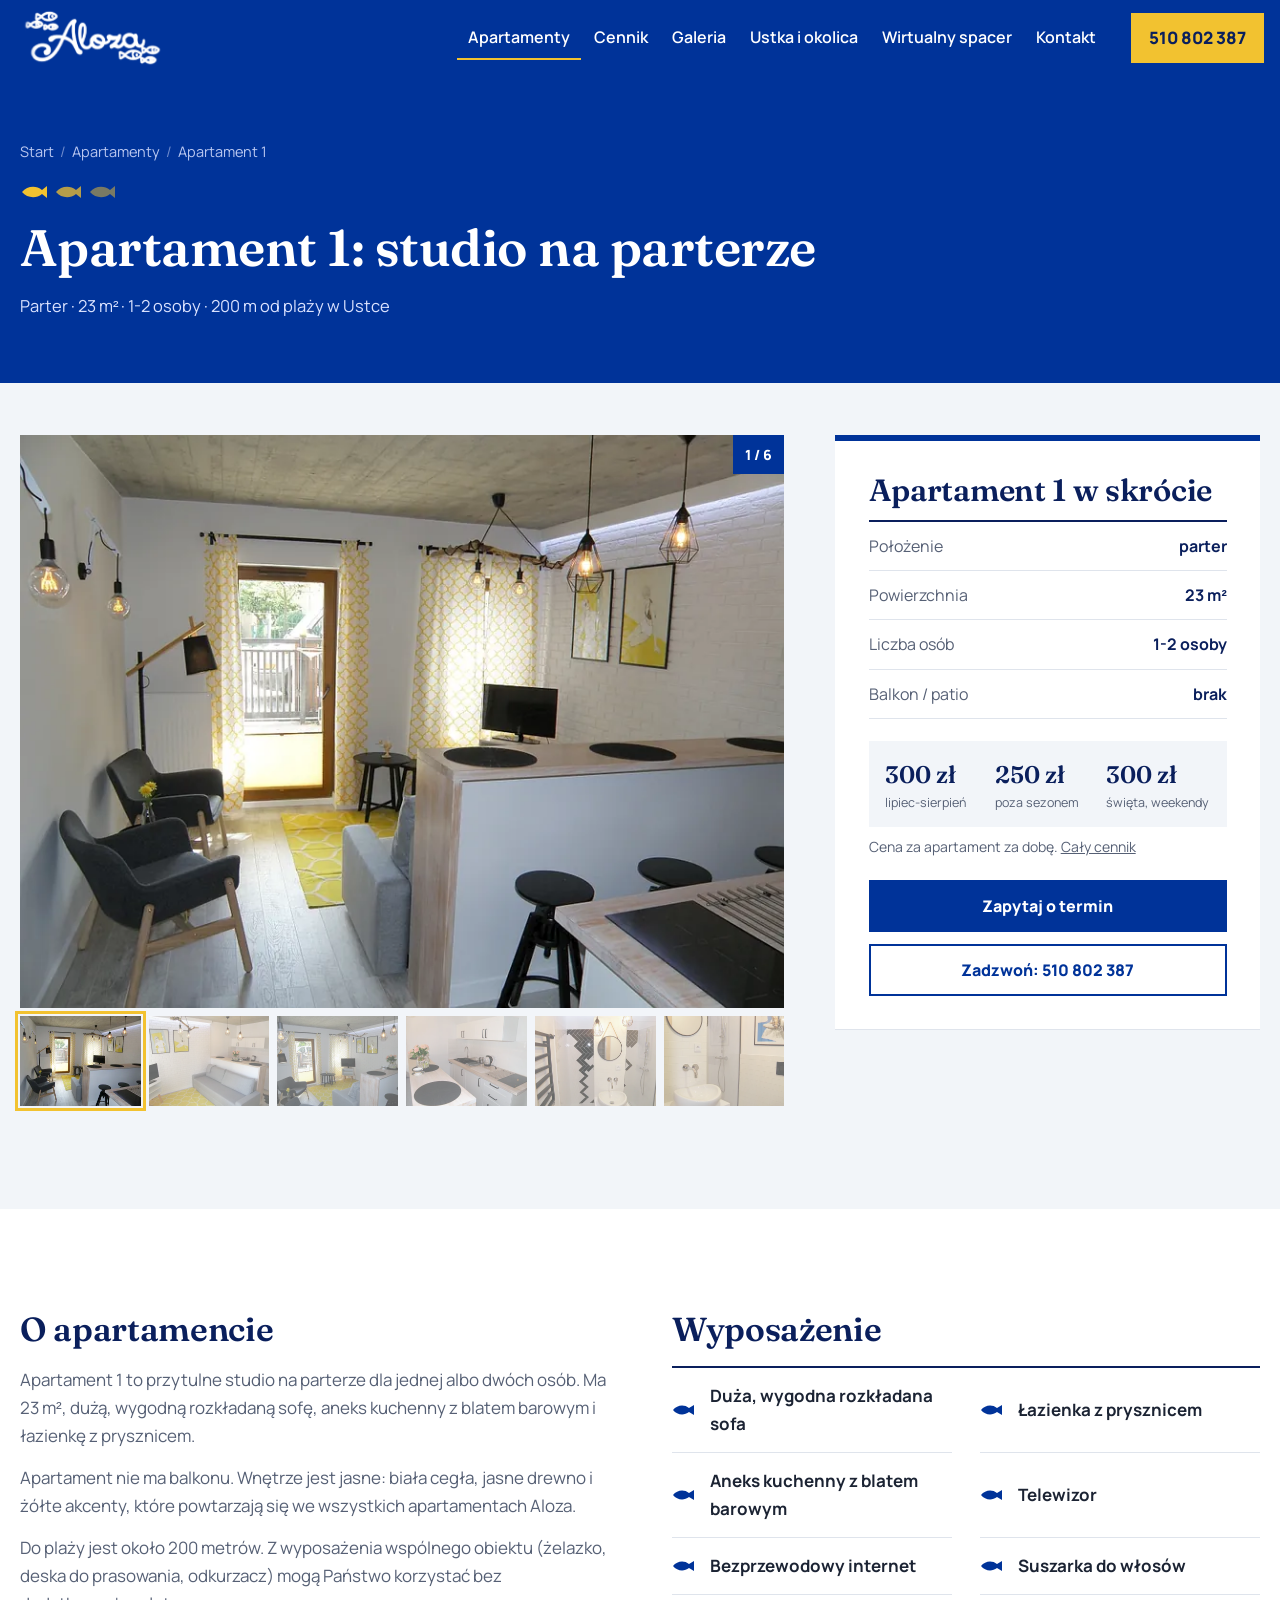
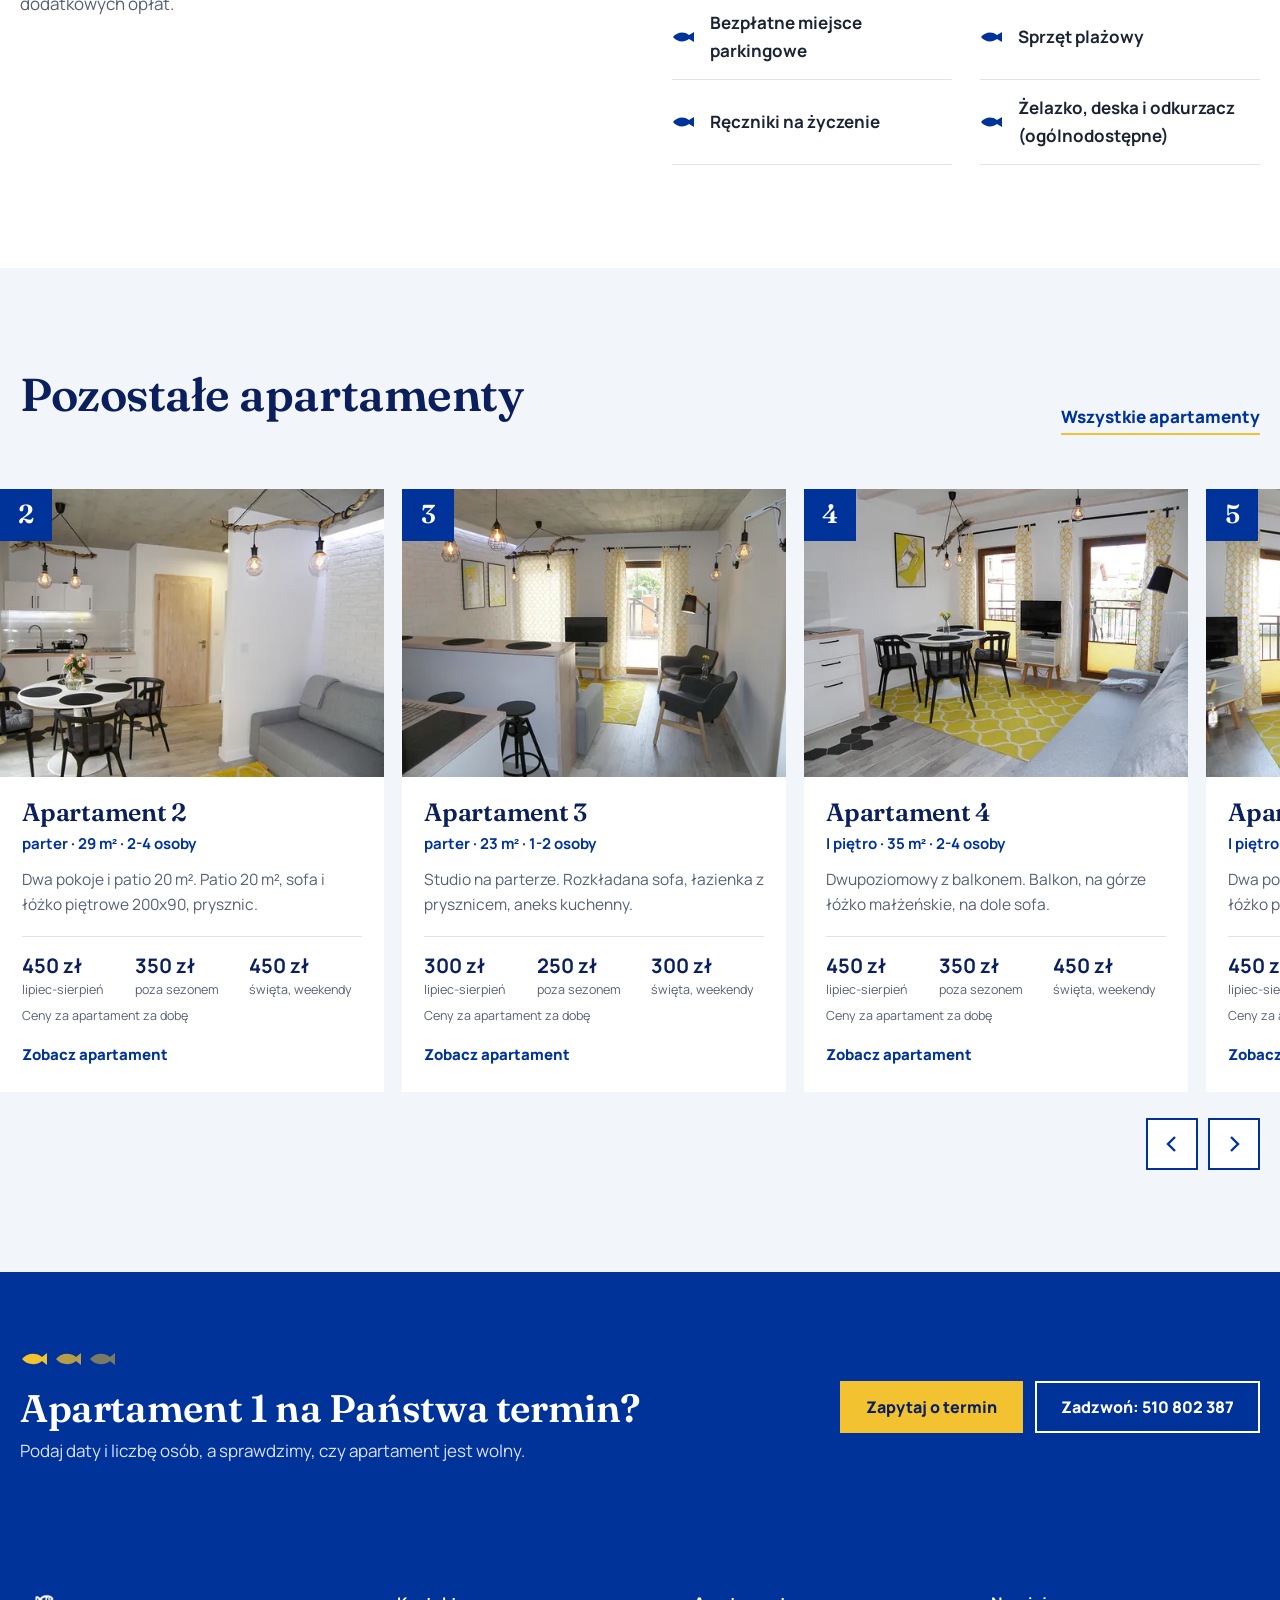
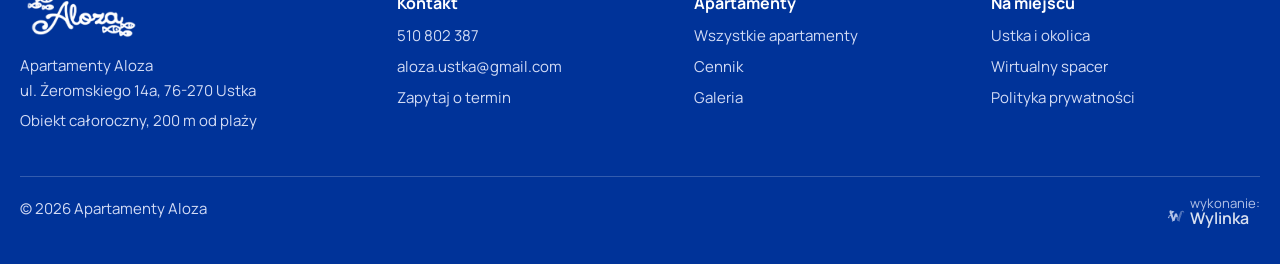
==== commit 709dfa20: "Metraż apartamentu 6, ceny za apartament za dobę, mapa z trasą na plażę, mozaika wnętrz" ====
--- a/apartament-1.html
+++ b/apartament-1.html
@@ -5,19 +5,19 @@
 <meta name="viewport" content="width=device-width,initial-scale=1">
 <meta name="robots" content="noindex, nofollow" data-podglad>
 <title>Apartament 1 w Ustce, 23 m², 1-2 osoby | Apartamenty Aloza</title>
-<meta name="description" content="Apartament 1 w Ustce, 200 m od plaży: studio na parterze, parter, 23 m², dla 1-2 osób. Zdjęcia, wyposażenie i ceny od 250 zł za dobę.">
+<meta name="description" content="Apartament 1 w Ustce, 200 m od plaży: studio na parterze, parter, 23 m², dla 1-2 osób. Zdjęcia, wyposażenie i ceny od 250 zł za apartament za dobę.">
 <link rel="canonical" href="https://aloza.com.pl/apartamenty-aloza/apartament-aloza-1/">
 <meta property="og:type" content="website">
 <meta property="og:locale" content="pl_PL">
 <meta property="og:site_name" content="Apartamenty Aloza">
 <meta property="og:title" content="Apartament 1 w Ustce, 23 m², 1-2 osoby | Apartamenty Aloza">
-<meta property="og:description" content="Apartament 1 w Ustce, 200 m od plaży: studio na parterze, parter, 23 m², dla 1-2 osób. Zdjęcia, wyposażenie i ceny od 250 zł za dobę.">
+<meta property="og:description" content="Apartament 1 w Ustce, 200 m od plaży: studio na parterze, parter, 23 m², dla 1-2 osób. Zdjęcia, wyposażenie i ceny od 250 zł za apartament za dobę.">
 <meta property="og:url" content="https://aloza.com.pl/apartamenty-aloza/apartament-aloza-1/">
 <meta property="og:image" content="https://aloza.com.pl/img/ap/a1-1-1000.webp">
 <meta name="theme-color" content="#003399">
 <link rel="preload" href="fonts/fraunces-rdzen.woff2" as="font" type="font/woff2" crossorigin>
 <link rel="preload" href="fonts/manrope-rdzen.woff2" as="font" type="font/woff2" crossorigin>
-<link rel="preload" as="image" href="img/ap/a1-1-800.webp" imagesrcset="img/ap/a1-1-480.webp 480w, img/ap/a1-1-800.webp 800w, img/ap/a1-1-1000.webp 1000w" imagesizes="(max-width: 900px) 100vw, 720px">
+<link rel="preload" as="image" href="img/ap/a1-1-800.webp" imagesrcset="img/ap/a1-1-480.webp 480w, img/ap/a1-1-800.webp 800w, img/ap/a1-1-1000.webp 1000w" imagesizes="(max-width: 900px) 100vw, 780px">
 <link rel="stylesheet" href="css/styl.css">
 <link rel="icon" href="data:image/svg+xml,%3Csvg xmlns='http://www.w3.org/2000/svg' viewBox='0 0 64 64'%3E%3Crect width='64' height='64' rx='14' fill='%23003399'/%3E%3Cpath d='M12 32c8-11 24-13 34-3l8-6v18l-8-6c-10 10-26 8-34-3z' fill='%23F2C230'/%3E%3Ccircle cx='22' cy='31' r='2.5' fill='%23003399'/%3E%3C/svg%3E">
 <script src="js/strona.js" defer></script>
@@ -39,7 +39,7 @@
 <main id="tresc"><div class="phead"><div class="wrap bez-foto"><div><ol class="okr"><li><a href="index.html">Start</a></li><li><a href="apartamenty.html">Apartamenty</a></li><li aria-current="page">Apartament 1</li></ol><svg class="lawica" viewBox="0 0 96 20" aria-hidden="true" fill="currentColor"><path d="M2 10c5-6 14-7 20-2l5-4v12l-5-4c-6 5-15 4-20-2z"/><path d="M36 10c5-6 14-7 20-2l5-4v12l-5-4c-6 5-15 4-20-2z" opacity=".75"/><path d="M70 10c5-6 14-7 20-2l5-4v12l-5-4c-6 5-15 4-20-2z" opacity=".5"/></svg><h1>Apartament 1: studio na parterze</h1><p>Parter · 23 m² · 1-2 osoby · 200 m od plaży w Ustce</p></div></div></div><section class="ap-bg" style="padding-top:clamp(28px,4vw,56px)"><div class="wrap apg">
  <div>
   <div class="tor-w glowne" data-grupa>
-   <div class="tor" data-tor><figure tabindex="0"><img src="img/ap/a1-1-800.webp" srcset="img/ap/a1-1-480.webp 480w, img/ap/a1-1-800.webp 800w, img/ap/a1-1-1000.webp 1000w" sizes="(max-width: 900px) 100vw, 720px" width="1000" height="750" alt="Pokój z fotelami, telewizorem i blatem barowym" data-duze="img/ap/a1-1-1000.webp"></figure><figure tabindex="0"><img src="img/ap/a1-2-800.webp" srcset="img/ap/a1-2-480.webp 480w, img/ap/a1-2-800.webp 800w, img/ap/a1-2-1000.webp 1000w" sizes="(max-width: 900px) 100vw, 720px" width="1000" height="750" alt="Rozkładana sofa i blat kuchenny" data-duze="img/ap/a1-2-1000.webp" loading="lazy"></figure><figure tabindex="0"><img src="img/ap/a1-3-800.webp" srcset="img/ap/a1-3-480.webp 480w, img/ap/a1-3-800.webp 800w, img/ap/a1-3-1000.webp 1000w" sizes="(max-width: 900px) 100vw, 720px" width="1000" height="750" alt="Fotele, stolik i drzwi do ogrodu" data-duze="img/ap/a1-3-1000.webp" loading="lazy"></figure><figure tabindex="0"><img src="img/ap/a1-4-800.webp" srcset="img/ap/a1-4-480.webp 480w, img/ap/a1-4-800.webp 800w, img/ap/a1-4-1000.webp 1000w" sizes="(max-width: 900px) 100vw, 720px" width="1000" height="750" alt="Aneks kuchenny z płytą i czajnikiem" data-duze="img/ap/a1-4-1000.webp" loading="lazy"></figure><figure tabindex="0"><img src="img/ap/a1-5-800.webp" srcset="img/ap/a1-5-480.webp 480w, img/ap/a1-5-800.webp 800w, img/ap/a1-5-1000.webp 1000w" sizes="(max-width: 900px) 100vw, 720px" width="1000" height="750" alt="Łazienka z prysznicem i grzejnikiem drabinkowym" data-duze="img/ap/a1-5-1000.webp" loading="lazy"></figure><figure class="pion" tabindex="0"><img src="img/ap/a1-6-800.webp" srcset="img/ap/a1-6-480.webp 480w, img/ap/a1-6-800.webp 800w" sizes="(max-width: 900px) 100vw, 720px" width="800" height="1067" alt="Umywalka i okrągłe lustro w łazience" data-duze="img/ap/a1-6-800.webp" loading="lazy"></figure></div>
+   <div class="tor" data-tor><figure tabindex="0"><img src="img/ap/a1-1-800.webp" srcset="img/ap/a1-1-480.webp 480w, img/ap/a1-1-800.webp 800w, img/ap/a1-1-1000.webp 1000w" sizes="(max-width: 900px) 100vw, 780px" width="1000" height="750" alt="Pokój z fotelami, telewizorem i blatem barowym" data-duze="img/ap/a1-1-1000.webp"></figure><figure tabindex="0"><img src="img/ap/a1-2-800.webp" srcset="img/ap/a1-2-480.webp 480w, img/ap/a1-2-800.webp 800w, img/ap/a1-2-1000.webp 1000w" sizes="(max-width: 900px) 100vw, 780px" width="1000" height="750" alt="Rozkładana sofa i blat kuchenny" data-duze="img/ap/a1-2-1000.webp" loading="lazy"></figure><figure tabindex="0"><img src="img/ap/a1-3-800.webp" srcset="img/ap/a1-3-480.webp 480w, img/ap/a1-3-800.webp 800w, img/ap/a1-3-1000.webp 1000w" sizes="(max-width: 900px) 100vw, 780px" width="1000" height="750" alt="Fotele, stolik i drzwi do ogrodu" data-duze="img/ap/a1-3-1000.webp" loading="lazy"></figure><figure tabindex="0"><img src="img/ap/a1-4-800.webp" srcset="img/ap/a1-4-480.webp 480w, img/ap/a1-4-800.webp 800w, img/ap/a1-4-1000.webp 1000w" sizes="(max-width: 900px) 100vw, 780px" width="1000" height="750" alt="Aneks kuchenny z płytą i czajnikiem" data-duze="img/ap/a1-4-1000.webp" loading="lazy"></figure><figure tabindex="0"><img src="img/ap/a1-5-800.webp" srcset="img/ap/a1-5-480.webp 480w, img/ap/a1-5-800.webp 800w, img/ap/a1-5-1000.webp 1000w" sizes="(max-width: 900px) 100vw, 780px" width="1000" height="750" alt="Łazienka z prysznicem i grzejnikiem drabinkowym" data-duze="img/ap/a1-5-1000.webp" loading="lazy"></figure><figure class="pion" tabindex="0"><img src="img/ap/a1-6-800.webp" srcset="img/ap/a1-6-480.webp 480w, img/ap/a1-6-800.webp 800w" sizes="(max-width: 900px) 100vw, 780px" width="800" height="1067" alt="Umywalka i okrągłe lustro w łazience" data-duze="img/ap/a1-6-800.webp" loading="lazy"></figure></div>
    <span class="licznik">1 / 6</span>
   </div>
   <div class="miniatury"><button type="button" aria-label="Zdjęcie 1: Pokój z fotelami, telewizorem i blatem barowym" aria-current="true"><img src="img/ap/a1-1-480.webp" width="480" height="360" alt="" loading="lazy"></button><button type="button" aria-label="Zdjęcie 2: Rozkładana sofa i blat kuchenny" aria-current="false"><img src="img/ap/a1-2-480.webp" width="480" height="360" alt="" loading="lazy"></button><button type="button" aria-label="Zdjęcie 3: Fotele, stolik i drzwi do ogrodu" aria-current="false"><img src="img/ap/a1-3-480.webp" width="480" height="360" alt="" loading="lazy"></button><button type="button" aria-label="Zdjęcie 4: Aneks kuchenny z płytą i czajnikiem" aria-current="false"><img src="img/ap/a1-4-480.webp" width="480" height="360" alt="" loading="lazy"></button><button type="button" aria-label="Zdjęcie 5: Łazienka z prysznicem i grzejnikiem drabinkowym" aria-current="false"><img src="img/ap/a1-5-480.webp" width="480" height="360" alt="" loading="lazy"></button><button type="button" aria-label="Zdjęcie 6: Umywalka i okrągłe lustro w łazience" aria-current="false"><img src="img/ap/a1-6-480.webp" width="480" height="640" alt="" loading="lazy"></button></div>
@@ -58,7 +58,7 @@
 </div></section>
 <section class="ap-bg"><div class="wrap">
  <div class="sek-h z-linkiem"><div><h2>Pozostałe apartamenty</h2></div><a class="lnk" href="apartamenty.html">Wszystkie apartamenty</a></div>
- <div class="tor-w"><div class="tor" data-tor><a class="ap" href="apartament-2.html"><div class="fot"><img src="img/a2-800.webp" srcset="img/a2-480.webp 480w, img/a2-800.webp 800w, img/a2-1000.webp 1000w" sizes="(max-width: 560px) 85vw, 390px" width="800" height="600" alt="Apartament 2: dwa pokoje i patio 20 m²" loading="lazy"><span class="nr">2</span></div><div class="tr"><h3>Apartament 2</h3><p class="par">parter · 29 m² · 2-4 osoby</p><p class="op">Dwa pokoje i patio 20 m². Patio 20 m², sofa i łóżko piętrowe 200x90, prysznic.</p><div class="ceny"><div><b>450 zł</b><span>lipiec-sierpień</span></div><div><b>350 zł</b><span>poza sezonem</span></div><div><b>450 zł</b><span>święta, weekendy</span></div></div><span class="wiecej">Zobacz apartament</span></div></a><a class="ap" href="apartament-3.html"><div class="fot"><img src="img/a3-800.webp" srcset="img/a3-480.webp 480w, img/a3-800.webp 800w, img/a3-1000.webp 1000w" sizes="(max-width: 560px) 85vw, 390px" width="800" height="600" alt="Apartament 3: studio na parterze" loading="lazy"><span class="nr">3</span></div><div class="tr"><h3>Apartament 3</h3><p class="par">parter · 23 m² · 1-2 osoby</p><p class="op">Studio na parterze. Rozkładana sofa, łazienka z prysznicem, aneks kuchenny.</p><div class="ceny"><div><b>300 zł</b><span>lipiec-sierpień</span></div><div><b>250 zł</b><span>poza sezonem</span></div><div><b>300 zł</b><span>święta, weekendy</span></div></div><span class="wiecej">Zobacz apartament</span></div></a><a class="ap" href="apartament-4.html"><div class="fot"><img src="img/a4-800.webp" srcset="img/a4-480.webp 480w, img/a4-800.webp 800w, img/a4-1000.webp 1000w" sizes="(max-width: 560px) 85vw, 390px" width="800" height="600" alt="Apartament 4: dwupoziomowy z balkonem" loading="lazy"><span class="nr">4</span></div><div class="tr"><h3>Apartament 4</h3><p class="par">I piętro · 35 m² · 2-4 osoby</p><p class="op">Dwupoziomowy z balkonem. Balkon, na górze łóżko małżeńskie, na dole sofa.</p><div class="ceny"><div><b>450 zł</b><span>lipiec-sierpień</span></div><div><b>350 zł</b><span>poza sezonem</span></div><div><b>450 zł</b><span>święta, weekendy</span></div></div><span class="wiecej">Zobacz apartament</span></div></a><a class="ap" href="apartament-5.html"><div class="fot"><img src="img/a5-800.webp" srcset="img/a5-480.webp 480w, img/a5-800.webp 800w, img/a5-1000.webp 1000w" sizes="(max-width: 560px) 85vw, 390px" width="800" height="600" alt="Apartament 5: dwa pokoje, balkon i taras" loading="lazy"><span class="nr">5</span></div><div class="tr"><h3>Apartament 5</h3><p class="par">I piętro · 29 m² · 2-4 osoby</p><p class="op">Dwa pokoje, balkon i taras. Balkon i taras, sofa i łóżko piętrowe 200x90.</p><div class="ceny"><div><b>450 zł</b><span>lipiec-sierpień</span></div><div><b>350 zł</b><span>poza sezonem</span></div><div><b>450 zł</b><span>święta, weekendy</span></div></div><span class="wiecej">Zobacz apartament</span></div></a><a class="ap" href="apartament-6.html"><div class="fot"><img src="img/a6-800.webp" srcset="img/a6-480.webp 480w, img/a6-800.webp 800w, img/a6-1000.webp 1000w" sizes="(max-width: 560px) 85vw, 390px" width="800" height="600" alt="Apartament 6: dwupoziomowy z balkonem" loading="lazy"><span class="nr">6</span></div><div class="tr"><h3>Apartament 6</h3><p class="par">I piętro · 39 m² · 2-4 osoby</p><p class="op">Dwupoziomowy z balkonem. Balkon, na górze łóżko małżeńskie, na dole sofa.</p><div class="ceny"><div><b>450 zł</b><span>lipiec-sierpień</span></div><div><b>350 zł</b><span>poza sezonem</span></div><div><b>450 zł</b><span>święta, weekendy</span></div></div><span class="wiecej">Zobacz apartament</span></div></a><a class="ap" href="apartament-7.html"><div class="fot"><img src="img/a7-800.webp" srcset="img/a7-480.webp 480w, img/a7-800.webp 800w, img/a7-1000.webp 1000w" sizes="(max-width: 560px) 85vw, 390px" width="800" height="600" alt="Apartament 7: poddasze z wanną" loading="lazy"><span class="nr">7</span></div><div class="tr"><h3>Apartament 7</h3><p class="par">II piętro · 40 m² · 2-3 osoby</p><p class="op">Poddasze z wanną. Poddasze, dwie rozkładane sofy, łazienka z wanną.</p><div class="ceny"><div><b>350 zł</b><span>lipiec-sierpień</span></div><div><b>300 zł</b><span>poza sezonem</span></div><div><b>350 zł</b><span>święta, weekendy</span></div></div><span class="wiecej">Zobacz apartament</span></div></a></div><div class="strz"><button type="button" data-w="-1" aria-label="Poprzednie apartamenty"><svg width="20" height="20" viewBox="0 0 20 20" aria-hidden="true"><path d="M13 3 6 10l7 7" fill="none" stroke="currentColor" stroke-width="2.4"/></svg></button><button type="button" data-w="1" aria-label="Następne apartamenty"><svg width="20" height="20" viewBox="0 0 20 20" aria-hidden="true"><path d="m7 3 7 7-7 7" fill="none" stroke="currentColor" stroke-width="2.4"/></svg></button></div></div>
+ <div class="tor-w"><div class="tor" data-tor><a class="ap" href="apartament-2.html"><div class="fot"><img src="img/a2-800.webp" srcset="img/a2-480.webp 480w, img/a2-800.webp 800w, img/a2-1000.webp 1000w" sizes="(max-width: 560px) 85vw, 390px" width="800" height="600" alt="Apartament 2: dwa pokoje i patio 20 m²" loading="lazy"><span class="nr">2</span></div><div class="tr"><h3>Apartament 2</h3><p class="par">parter · 29 m² · 2-4 osoby</p><p class="op">Dwa pokoje i patio 20 m². Patio 20 m², sofa i łóżko piętrowe 200x90, prysznic.</p><div class="ceny"><div><b>450 zł</b><span>lipiec-sierpień</span></div><div><b>350 zł</b><span>poza sezonem</span></div><div><b>450 zł</b><span>święta, weekendy</span></div></div><p class="za-dobe">Ceny za apartament za dobę</p><span class="wiecej">Zobacz apartament</span></div></a><a class="ap" href="apartament-3.html"><div class="fot"><img src="img/a3-800.webp" srcset="img/a3-480.webp 480w, img/a3-800.webp 800w, img/a3-1000.webp 1000w" sizes="(max-width: 560px) 85vw, 390px" width="800" height="600" alt="Apartament 3: studio na parterze" loading="lazy"><span class="nr">3</span></div><div class="tr"><h3>Apartament 3</h3><p class="par">parter · 23 m² · 1-2 osoby</p><p class="op">Studio na parterze. Rozkładana sofa, łazienka z prysznicem, aneks kuchenny.</p><div class="ceny"><div><b>300 zł</b><span>lipiec-sierpień</span></div><div><b>250 zł</b><span>poza sezonem</span></div><div><b>300 zł</b><span>święta, weekendy</span></div></div><p class="za-dobe">Ceny za apartament za dobę</p><span class="wiecej">Zobacz apartament</span></div></a><a class="ap" href="apartament-4.html"><div class="fot"><img src="img/a4-800.webp" srcset="img/a4-480.webp 480w, img/a4-800.webp 800w, img/a4-1000.webp 1000w" sizes="(max-width: 560px) 85vw, 390px" width="800" height="600" alt="Apartament 4: dwupoziomowy z balkonem" loading="lazy"><span class="nr">4</span></div><div class="tr"><h3>Apartament 4</h3><p class="par">I piętro · 35 m² · 2-4 osoby</p><p class="op">Dwupoziomowy z balkonem. Balkon, na górze łóżko małżeńskie, na dole sofa.</p><div class="ceny"><div><b>450 zł</b><span>lipiec-sierpień</span></div><div><b>350 zł</b><span>poza sezonem</span></div><div><b>450 zł</b><span>święta, weekendy</span></div></div><p class="za-dobe">Ceny za apartament za dobę</p><span class="wiecej">Zobacz apartament</span></div></a><a class="ap" href="apartament-5.html"><div class="fot"><img src="img/a5-800.webp" srcset="img/a5-480.webp 480w, img/a5-800.webp 800w, img/a5-1000.webp 1000w" sizes="(max-width: 560px) 85vw, 390px" width="800" height="600" alt="Apartament 5: dwa pokoje, balkon i taras" loading="lazy"><span class="nr">5</span></div><div class="tr"><h3>Apartament 5</h3><p class="par">I piętro · 29 m² · 2-4 osoby</p><p class="op">Dwa pokoje, balkon i taras. Balkon i taras, sofa i łóżko piętrowe 200x90.</p><div class="ceny"><div><b>450 zł</b><span>lipiec-sierpień</span></div><div><b>350 zł</b><span>poza sezonem</span></div><div><b>450 zł</b><span>święta, weekendy</span></div></div><p class="za-dobe">Ceny za apartament za dobę</p><span class="wiecej">Zobacz apartament</span></div></a><a class="ap" href="apartament-6.html"><div class="fot"><img src="img/a6-800.webp" srcset="img/a6-480.webp 480w, img/a6-800.webp 800w, img/a6-1000.webp 1000w" sizes="(max-width: 560px) 85vw, 390px" width="800" height="600" alt="Apartament 6: dwupoziomowy z balkonem" loading="lazy"><span class="nr">6</span></div><div class="tr"><h3>Apartament 6</h3><p class="par">I piętro · 35 m² · 2-4 osoby</p><p class="op">Dwupoziomowy z balkonem. Balkon, na górze łóżko małżeńskie, na dole sofa.</p><div class="ceny"><div><b>450 zł</b><span>lipiec-sierpień</span></div><div><b>350 zł</b><span>poza sezonem</span></div><div><b>450 zł</b><span>święta, weekendy</span></div></div><p class="za-dobe">Ceny za apartament za dobę</p><span class="wiecej">Zobacz apartament</span></div></a><a class="ap" href="apartament-7.html"><div class="fot"><img src="img/a7-800.webp" srcset="img/a7-480.webp 480w, img/a7-800.webp 800w, img/a7-1000.webp 1000w" sizes="(max-width: 560px) 85vw, 390px" width="800" height="600" alt="Apartament 7: poddasze z wanną" loading="lazy"><span class="nr">7</span></div><div class="tr"><h3>Apartament 7</h3><p class="par">II piętro · 40 m² · 2-3 osoby</p><p class="op">Poddasze z wanną. Poddasze, dwie rozkładane sofy, łazienka z wanną.</p><div class="ceny"><div><b>350 zł</b><span>lipiec-sierpień</span></div><div><b>300 zł</b><span>poza sezonem</span></div><div><b>350 zł</b><span>święta, weekendy</span></div></div><p class="za-dobe">Ceny za apartament za dobę</p><span class="wiecej">Zobacz apartament</span></div></a></div><div class="strz"><button type="button" data-w="-1" aria-label="Poprzednie apartamenty"><svg width="20" height="20" viewBox="0 0 20 20" aria-hidden="true"><path d="M13 3 6 10l7 7" fill="none" stroke="currentColor" stroke-width="2.4"/></svg></button><button type="button" data-w="1" aria-label="Następne apartamenty"><svg width="20" height="20" viewBox="0 0 20 20" aria-hidden="true"><path d="m7 3 7 7-7 7" fill="none" stroke="currentColor" stroke-width="2.4"/></svg></button></div></div>
 </div></section>
 <section class="cta"><div class="wrap"><div><svg class="lawica" viewBox="0 0 96 20" aria-hidden="true" fill="currentColor"><path d="M2 10c5-6 14-7 20-2l5-4v12l-5-4c-6 5-15 4-20-2z"/><path d="M36 10c5-6 14-7 20-2l5-4v12l-5-4c-6 5-15 4-20-2z" opacity=".75"/><path d="M70 10c5-6 14-7 20-2l5-4v12l-5-4c-6 5-15 4-20-2z" opacity=".5"/></svg><h2>Apartament 1 na Państwa termin?</h2><p>Podaj daty i liczbę osób, a sprawdzimy, czy apartament jest wolny.</p></div><div class="przyc"><a class="btn btn-z" href="kontakt.html?apartament=1">Zapytaj o termin</a><a class="btn btn-o" href="tel:+48510802387">Zadzwoń: 510 802 387</a></div></div></section>
 </main>
--- a/css/styl.css
+++ b/css/styl.css
@@ -118,6 +118,27 @@
 .siatka{display:grid;grid-template-columns:repeat(3,minmax(0,1fr));gap:22px}
 .siatka .ap{flex:none}
 .uwaga{margin:16px 0 0;color:var(--tx2);font-size:14.5px}
+/* wnętrza: mozaika zdjęć */
+.mozaika{display:grid;grid-template-columns:repeat(3,minmax(0,1fr));gap:14px}
+.mozaika figure{margin:0;position:relative;overflow:hidden;background:var(--sz);cursor:zoom-in;aspect-ratio:4/3}
+.mozaika figure:first-child{grid-column:1/3;grid-row:1/3;aspect-ratio:auto}
+.mozaika img{position:absolute;inset:0;width:100%;height:100%;object-fit:cover;transition:transform .5s}
+.mozaika figure:hover img{transform:scale(1.03)}
+.mozaika figcaption{position:absolute;left:0;right:0;bottom:0;padding:28px 16px 12px;background:linear-gradient(transparent,rgba(10,31,92,.82));color:#fff;font-size:14.5px;line-height:1.3}
+.mozaika figcaption b{display:block;font-family:"Fraunces",Georgia,serif;font-size:19px;font-weight:600}
+.mozaika figure:first-child figcaption b{font-size:24px}
+.mozaika figure:focus-visible{outline:3px solid var(--zo);outline-offset:2px}
+.ap .za-dobe{margin:8px 0 0;font-size:12.5px;color:var(--tx2)}
+.mapa-pod{margin:14px 0 0;font-size:16px;color:var(--tx2)}
+.mapa-pod b{color:var(--gr2)}
+.mapa-pod a{color:var(--gr);font-weight:700;margin-left:4px}
+@media (max-width:700px){
+ .mozaika{grid-template-columns:1fr 1fr;gap:10px}
+ .mozaika figure:first-child{grid-column:1/-1;grid-row:auto;aspect-ratio:4/3}
+ .mozaika figure:last-child{grid-column:1/-1;aspect-ratio:16/9}
+ .mozaika figcaption{padding:22px 10px 8px;font-size:12.5px}
+ .mozaika figcaption b{font-size:16px}
+}
 /* galeria */
 .gal figure{margin:0;flex:0 0 clamp(250px,28vw,380px);scroll-snap-align:start;aspect-ratio:4/3;overflow:hidden;background:var(--sz);cursor:zoom-in}
 .gal figure.pion{flex-basis:clamp(188px,21vw,285px)}
@@ -146,7 +167,7 @@
 .spacer iframe{position:absolute;inset:0;width:100%;height:100%;border:0}
 .spacer.duzy{aspect-ratio:16/9;max-height:78svh;width:100%}
 /* apartament - podstrona */
-.apg{display:grid;grid-template-columns:minmax(0,1.45fr) minmax(0,1fr);gap:clamp(28px,4vw,64px);align-items:start}
+.apg{display:grid;grid-template-columns:minmax(0,1.8fr) minmax(0,1fr);gap:clamp(28px,4vw,64px);align-items:start}
 .apg .glowne{position:relative}
 .apg .glowne .tor{padding:0;margin:0;gap:0}
 .apg .glowne figure{flex:0 0 100%;margin:0;aspect-ratio:4/3;background:var(--gr2);scroll-snap-align:start;cursor:zoom-in;display:flex;align-items:center;justify-content:center}
@@ -338,3 +359,6 @@
  .hpanel .lawica{display:none}
  .hpanel h1{font-size:clamp(25px,7vw,32px)}
 }
+/* mapa z trasą na plażę: wyższa, żeby było widać morze */
+.kon .mapa{aspect-ratio:1/1}
+@media (max-width:700px){.kon .mapa{aspect-ratio:4/5}}
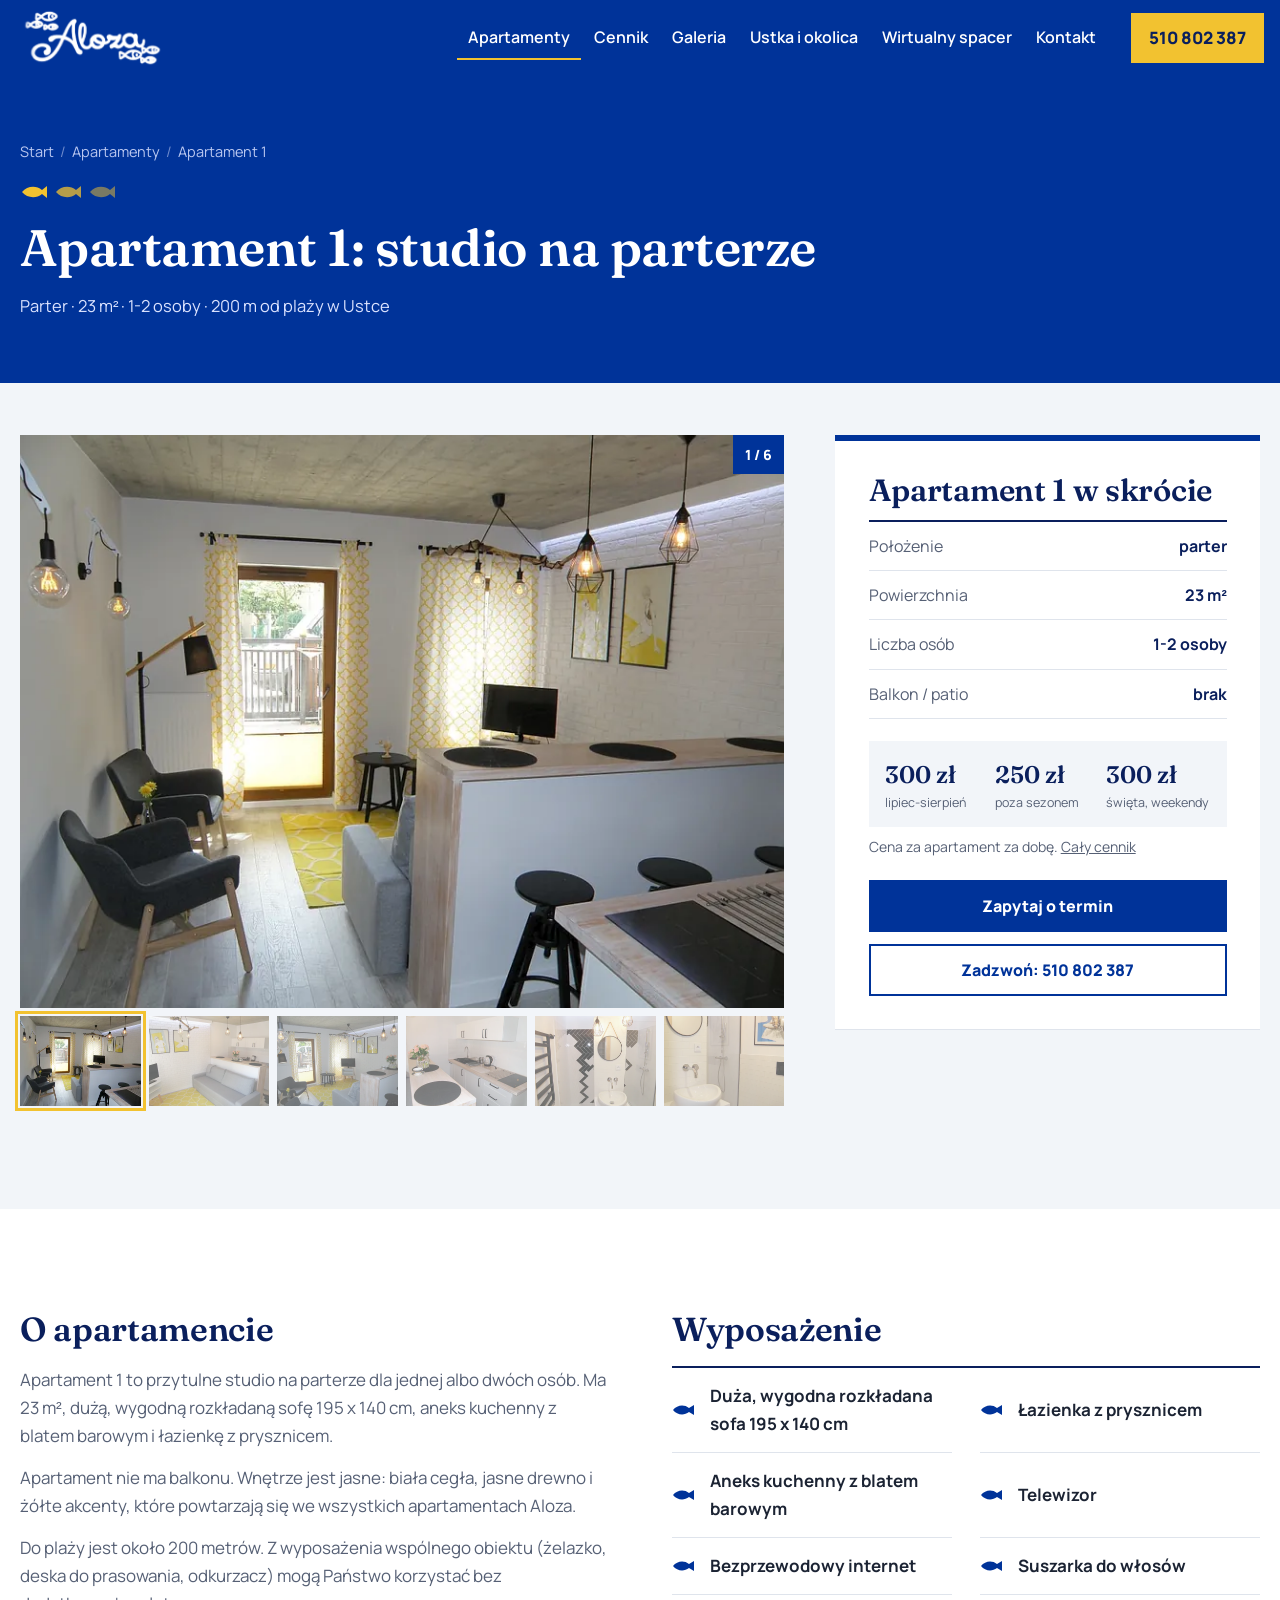
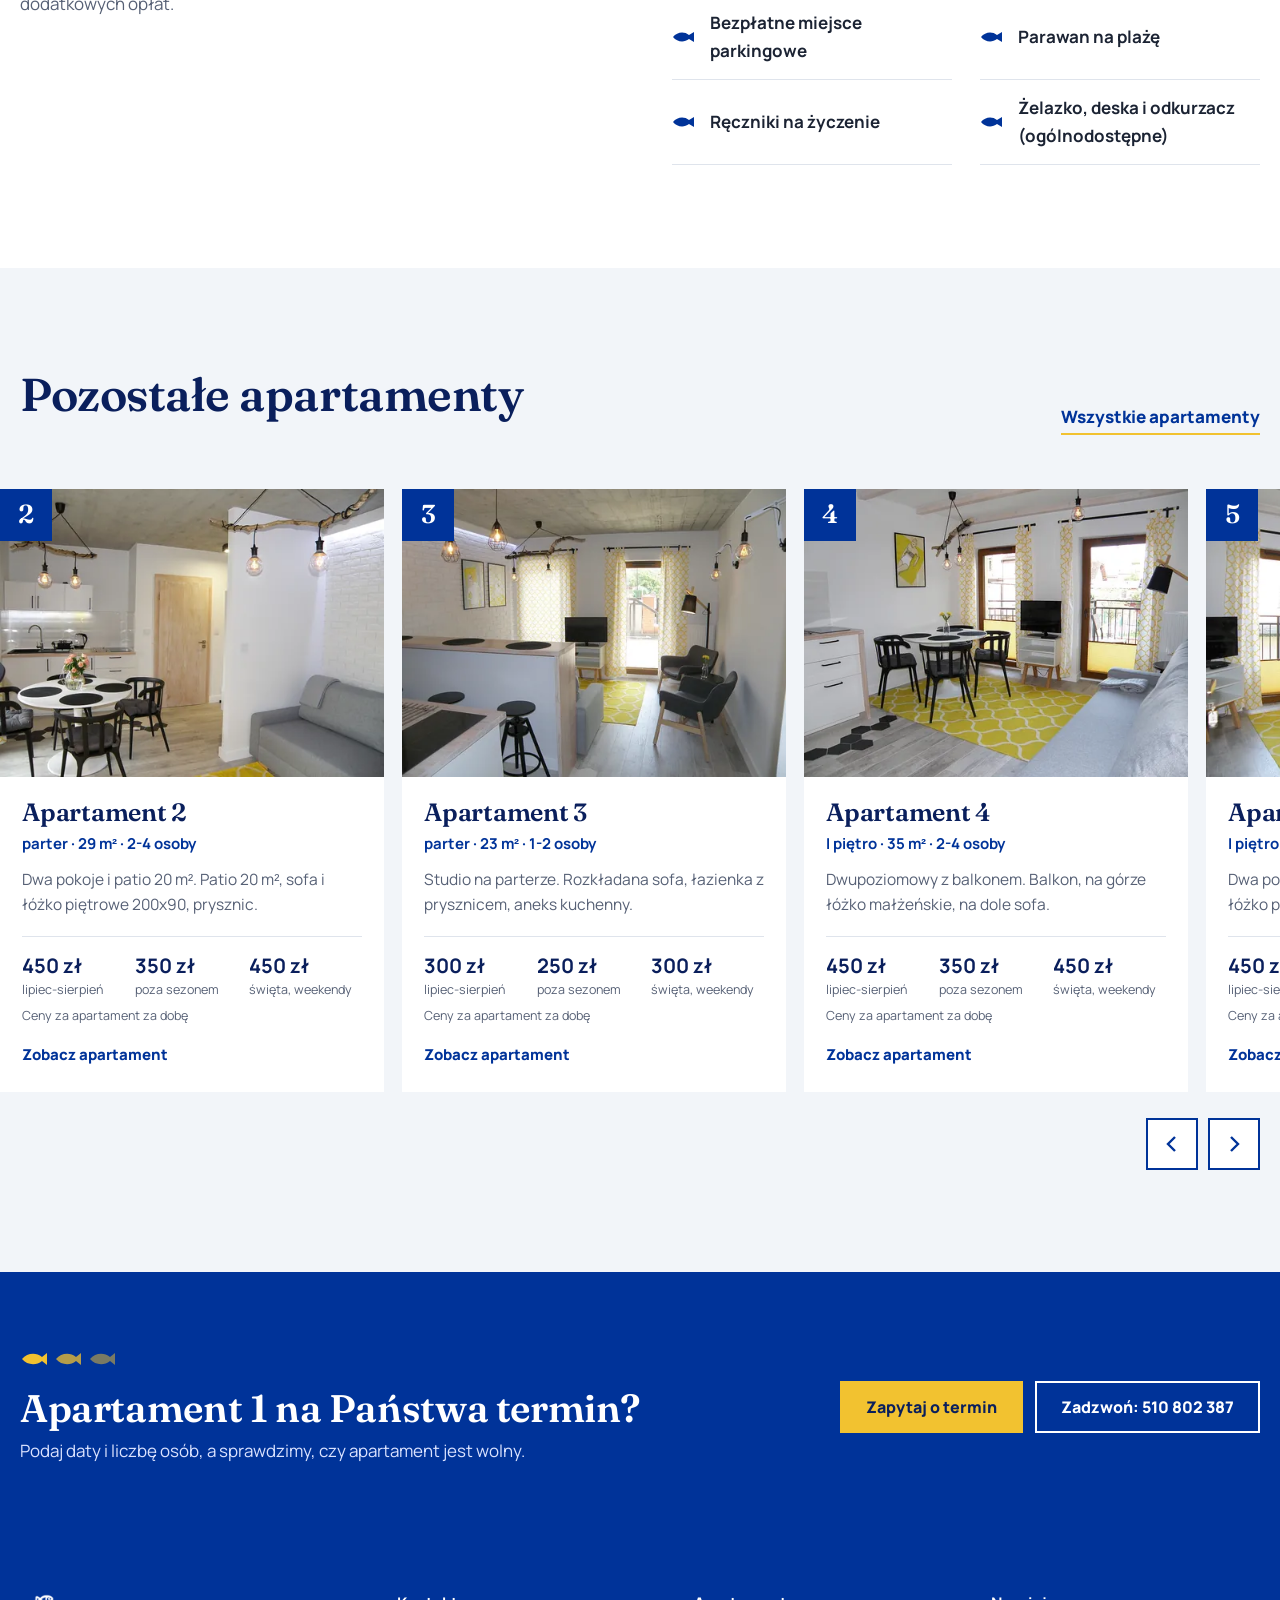
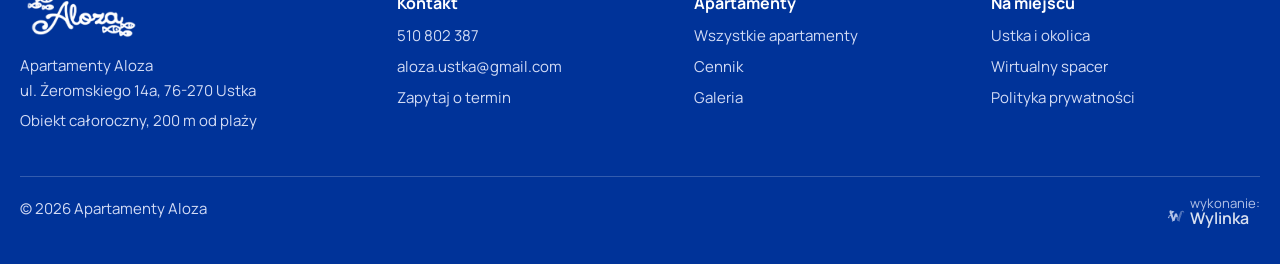
==== commit 9735c93f: "Parawan na plaze zamiast sprzetu plazowego, wymiar sofy 195 x 140 cm w opisach apartamentow" ====
--- a/apartament-1.html
+++ b/apartament-1.html
@@ -22,7 +22,7 @@
 <link rel="icon" href="data:image/svg+xml,%3Csvg xmlns='http://www.w3.org/2000/svg' viewBox='0 0 64 64'%3E%3Crect width='64' height='64' rx='14' fill='%23003399'/%3E%3Cpath d='M12 32c8-11 24-13 34-3l8-6v18l-8-6c-10 10-26 8-34-3z' fill='%23F2C230'/%3E%3Ccircle cx='22' cy='31' r='2.5' fill='%23003399'/%3E%3C/svg%3E">
 <script src="js/strona.js" defer></script>
 <script type="application/ld+json">{"@context":"https://schema.org","@type":"BreadcrumbList","itemListElement":[{"@type":"ListItem","position":1,"name":"Start","item":"https://aloza.com.pl/"},{"@type":"ListItem","position":2,"name":"Apartamenty","item":"https://aloza.com.pl/apartamenty-aloza/"},{"@type":"ListItem","position":3,"name":"Apartament 1","item":"https://aloza.com.pl/apartamenty-aloza/apartament-aloza-1/"}]}</script>
-<script type="application/ld+json">{"@context":"https://schema.org","@type":"Apartment","name":"Apartament 1 - Apartamenty Aloza","description":"Apartament 1 to przytulne studio na parterze dla jednej albo dwóch osób. Ma 23 m², dużą, wygodną rozkładaną sofę, aneks kuchenny z blatem barowym i łazienkę z prysznicem.","url":"https://aloza.com.pl/apartamenty-aloza/apartament-aloza-1/","floorSize":{"@type":"QuantitativeValue","value":23,"unitCode":"MTK"},"numberOfRooms":1,"occupancy":{"@type":"QuantitativeValue","maxValue":2},"image":["https://aloza.com.pl/img/ap/a1-1-1000.webp","https://aloza.com.pl/img/ap/a1-2-1000.webp","https://aloza.com.pl/img/ap/a1-3-1000.webp"],"containedInPlace":{"@id":"https://aloza.com.pl/#obiekt"}}</script>
+<script type="application/ld+json">{"@context":"https://schema.org","@type":"Apartment","name":"Apartament 1 - Apartamenty Aloza","description":"Apartament 1 to przytulne studio na parterze dla jednej albo dwóch osób. Ma 23 m², dużą, wygodną rozkładaną sofę 195 x 140 cm, aneks kuchenny z blatem barowym i łazienkę z prysznicem.","url":"https://aloza.com.pl/apartamenty-aloza/apartament-aloza-1/","floorSize":{"@type":"QuantitativeValue","value":23,"unitCode":"MTK"},"numberOfRooms":1,"occupancy":{"@type":"QuantitativeValue","maxValue":2},"image":["https://aloza.com.pl/img/ap/a1-1-1000.webp","https://aloza.com.pl/img/ap/a1-2-1000.webp","https://aloza.com.pl/img/ap/a1-3-1000.webp"],"containedInPlace":{"@id":"https://aloza.com.pl/#obiekt"}}</script>
 </head>
 <body>
 <a class="skip" href="#tresc">Przejdź do treści</a>
@@ -53,8 +53,8 @@
  </aside>
 </div></section>
 <section><div class="wrap dwie">
- <div class="opis"><h2>O apartamencie</h2><p>Apartament 1 to przytulne studio na parterze dla jednej albo dwóch osób. Ma 23 m², dużą, wygodną rozkładaną sofę, aneks kuchenny z blatem barowym i łazienkę z prysznicem.</p><p>Apartament nie ma balkonu. Wnętrze jest jasne: biała cegła, jasne drewno i żółte akcenty, które powtarzają się we wszystkich apartamentach Aloza.</p><p>Do plaży jest około 200 metrów. Z wyposażenia wspólnego obiektu (żelazko, deska do prasowania, odkurzacz) mogą Państwo korzystać bez dodatkowych opłat.</p></div>
- <div><h2>Wyposażenie</h2><ul class="lista-ryb"><li><svg width="26" height="12" viewBox="0 0 26 12" fill="currentColor" aria-hidden="true"><path d="M1 6c4-5 11-6 16-2l5-3v10l-5-3C12 12 5 11 1 6z"/></svg>Duża, wygodna rozkładana sofa</li><li><svg width="26" height="12" viewBox="0 0 26 12" fill="currentColor" aria-hidden="true"><path d="M1 6c4-5 11-6 16-2l5-3v10l-5-3C12 12 5 11 1 6z"/></svg>Łazienka z prysznicem</li><li><svg width="26" height="12" viewBox="0 0 26 12" fill="currentColor" aria-hidden="true"><path d="M1 6c4-5 11-6 16-2l5-3v10l-5-3C12 12 5 11 1 6z"/></svg>Aneks kuchenny z blatem barowym</li><li><svg width="26" height="12" viewBox="0 0 26 12" fill="currentColor" aria-hidden="true"><path d="M1 6c4-5 11-6 16-2l5-3v10l-5-3C12 12 5 11 1 6z"/></svg>Telewizor</li><li><svg width="26" height="12" viewBox="0 0 26 12" fill="currentColor" aria-hidden="true"><path d="M1 6c4-5 11-6 16-2l5-3v10l-5-3C12 12 5 11 1 6z"/></svg>Bezprzewodowy internet</li><li><svg width="26" height="12" viewBox="0 0 26 12" fill="currentColor" aria-hidden="true"><path d="M1 6c4-5 11-6 16-2l5-3v10l-5-3C12 12 5 11 1 6z"/></svg>Suszarka do włosów</li><li><svg width="26" height="12" viewBox="0 0 26 12" fill="currentColor" aria-hidden="true"><path d="M1 6c4-5 11-6 16-2l5-3v10l-5-3C12 12 5 11 1 6z"/></svg>Bezpłatne miejsce parkingowe</li><li><svg width="26" height="12" viewBox="0 0 26 12" fill="currentColor" aria-hidden="true"><path d="M1 6c4-5 11-6 16-2l5-3v10l-5-3C12 12 5 11 1 6z"/></svg>Sprzęt plażowy</li><li><svg width="26" height="12" viewBox="0 0 26 12" fill="currentColor" aria-hidden="true"><path d="M1 6c4-5 11-6 16-2l5-3v10l-5-3C12 12 5 11 1 6z"/></svg>Ręczniki na życzenie</li><li><svg width="26" height="12" viewBox="0 0 26 12" fill="currentColor" aria-hidden="true"><path d="M1 6c4-5 11-6 16-2l5-3v10l-5-3C12 12 5 11 1 6z"/></svg>Żelazko, deska i odkurzacz (ogólnodostępne)</li></ul></div>
+ <div class="opis"><h2>O apartamencie</h2><p>Apartament 1 to przytulne studio na parterze dla jednej albo dwóch osób. Ma 23 m², dużą, wygodną rozkładaną sofę 195 x 140 cm, aneks kuchenny z blatem barowym i łazienkę z prysznicem.</p><p>Apartament nie ma balkonu. Wnętrze jest jasne: biała cegła, jasne drewno i żółte akcenty, które powtarzają się we wszystkich apartamentach Aloza.</p><p>Do plaży jest około 200 metrów. Z wyposażenia wspólnego obiektu (żelazko, deska do prasowania, odkurzacz) mogą Państwo korzystać bez dodatkowych opłat.</p></div>
+ <div><h2>Wyposażenie</h2><ul class="lista-ryb"><li><svg width="26" height="12" viewBox="0 0 26 12" fill="currentColor" aria-hidden="true"><path d="M1 6c4-5 11-6 16-2l5-3v10l-5-3C12 12 5 11 1 6z"/></svg>Duża, wygodna rozkładana sofa 195 x 140 cm</li><li><svg width="26" height="12" viewBox="0 0 26 12" fill="currentColor" aria-hidden="true"><path d="M1 6c4-5 11-6 16-2l5-3v10l-5-3C12 12 5 11 1 6z"/></svg>Łazienka z prysznicem</li><li><svg width="26" height="12" viewBox="0 0 26 12" fill="currentColor" aria-hidden="true"><path d="M1 6c4-5 11-6 16-2l5-3v10l-5-3C12 12 5 11 1 6z"/></svg>Aneks kuchenny z blatem barowym</li><li><svg width="26" height="12" viewBox="0 0 26 12" fill="currentColor" aria-hidden="true"><path d="M1 6c4-5 11-6 16-2l5-3v10l-5-3C12 12 5 11 1 6z"/></svg>Telewizor</li><li><svg width="26" height="12" viewBox="0 0 26 12" fill="currentColor" aria-hidden="true"><path d="M1 6c4-5 11-6 16-2l5-3v10l-5-3C12 12 5 11 1 6z"/></svg>Bezprzewodowy internet</li><li><svg width="26" height="12" viewBox="0 0 26 12" fill="currentColor" aria-hidden="true"><path d="M1 6c4-5 11-6 16-2l5-3v10l-5-3C12 12 5 11 1 6z"/></svg>Suszarka do włosów</li><li><svg width="26" height="12" viewBox="0 0 26 12" fill="currentColor" aria-hidden="true"><path d="M1 6c4-5 11-6 16-2l5-3v10l-5-3C12 12 5 11 1 6z"/></svg>Bezpłatne miejsce parkingowe</li><li><svg width="26" height="12" viewBox="0 0 26 12" fill="currentColor" aria-hidden="true"><path d="M1 6c4-5 11-6 16-2l5-3v10l-5-3C12 12 5 11 1 6z"/></svg>Parawan na plażę</li><li><svg width="26" height="12" viewBox="0 0 26 12" fill="currentColor" aria-hidden="true"><path d="M1 6c4-5 11-6 16-2l5-3v10l-5-3C12 12 5 11 1 6z"/></svg>Ręczniki na życzenie</li><li><svg width="26" height="12" viewBox="0 0 26 12" fill="currentColor" aria-hidden="true"><path d="M1 6c4-5 11-6 16-2l5-3v10l-5-3C12 12 5 11 1 6z"/></svg>Żelazko, deska i odkurzacz (ogólnodostępne)</li></ul></div>
 </div></section>
 <section class="ap-bg"><div class="wrap">
  <div class="sek-h z-linkiem"><div><h2>Pozostałe apartamenty</h2></div><a class="lnk" href="apartamenty.html">Wszystkie apartamenty</a></div>
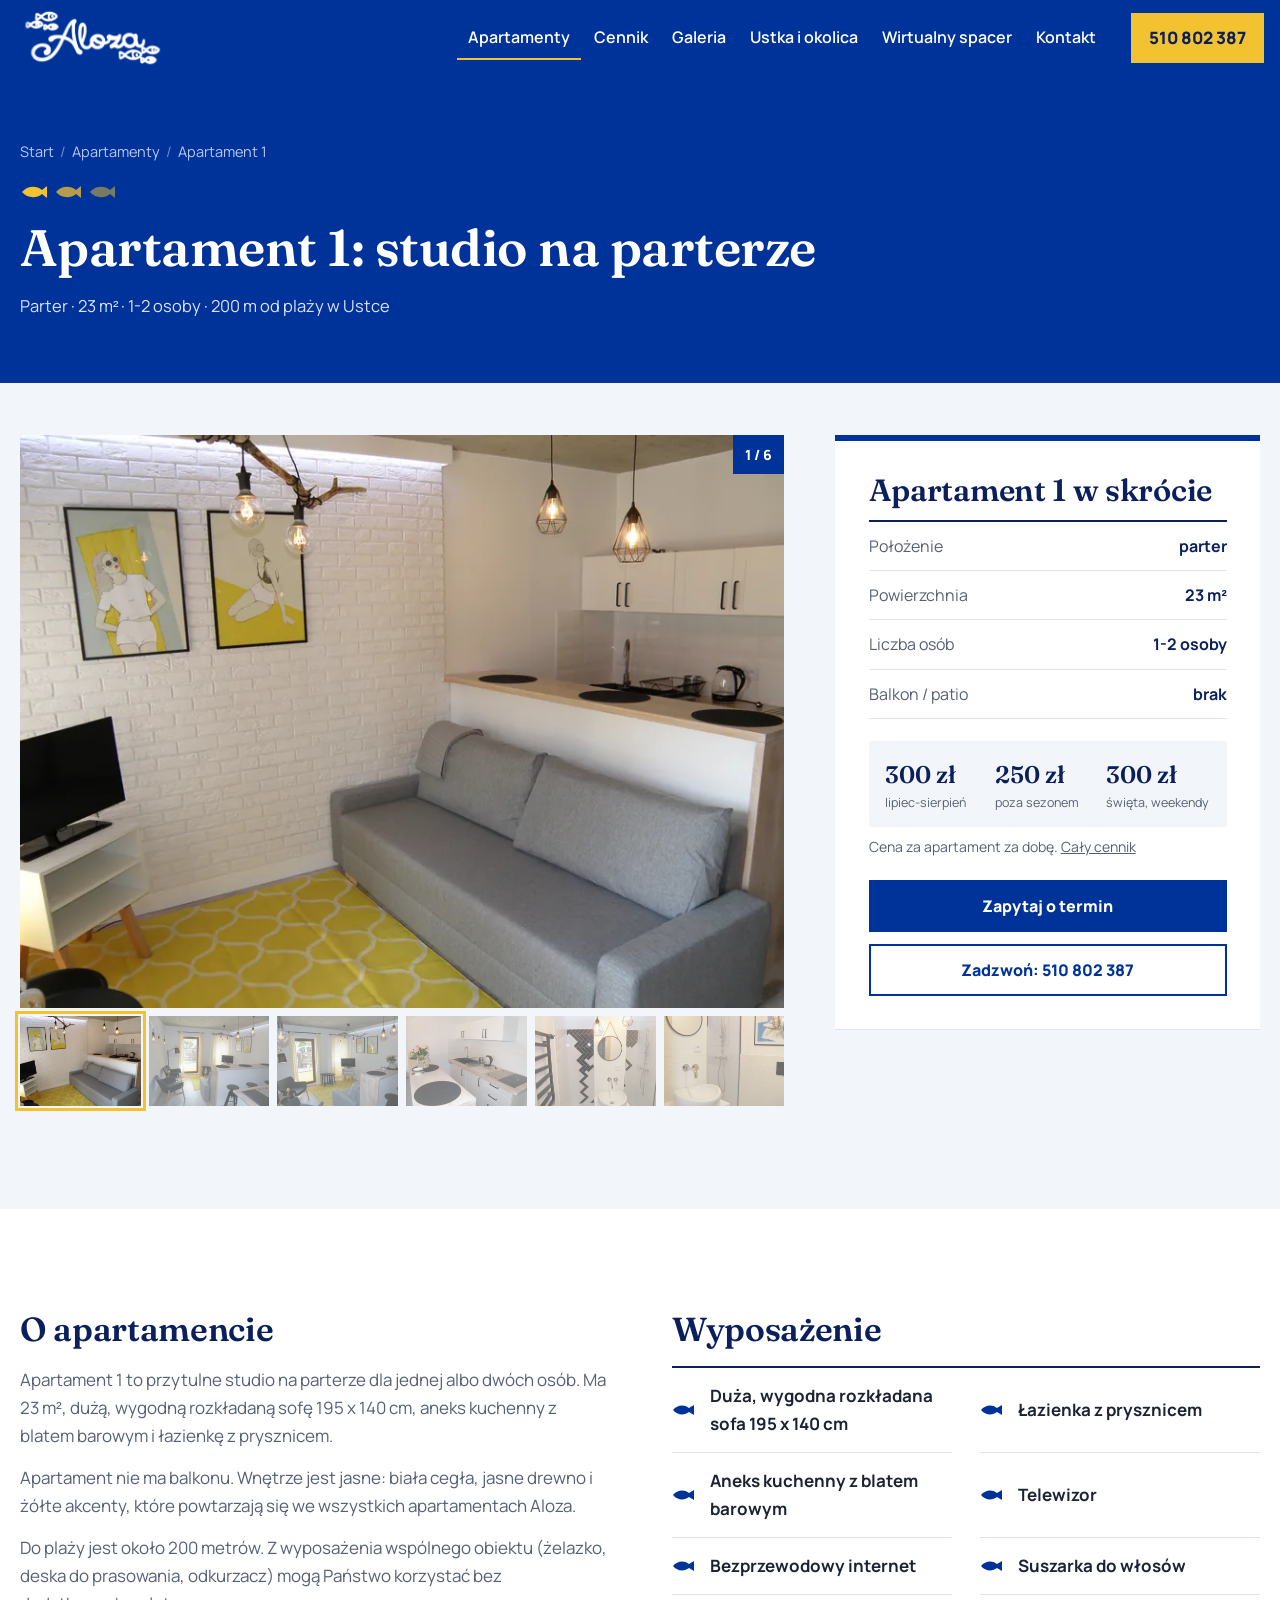
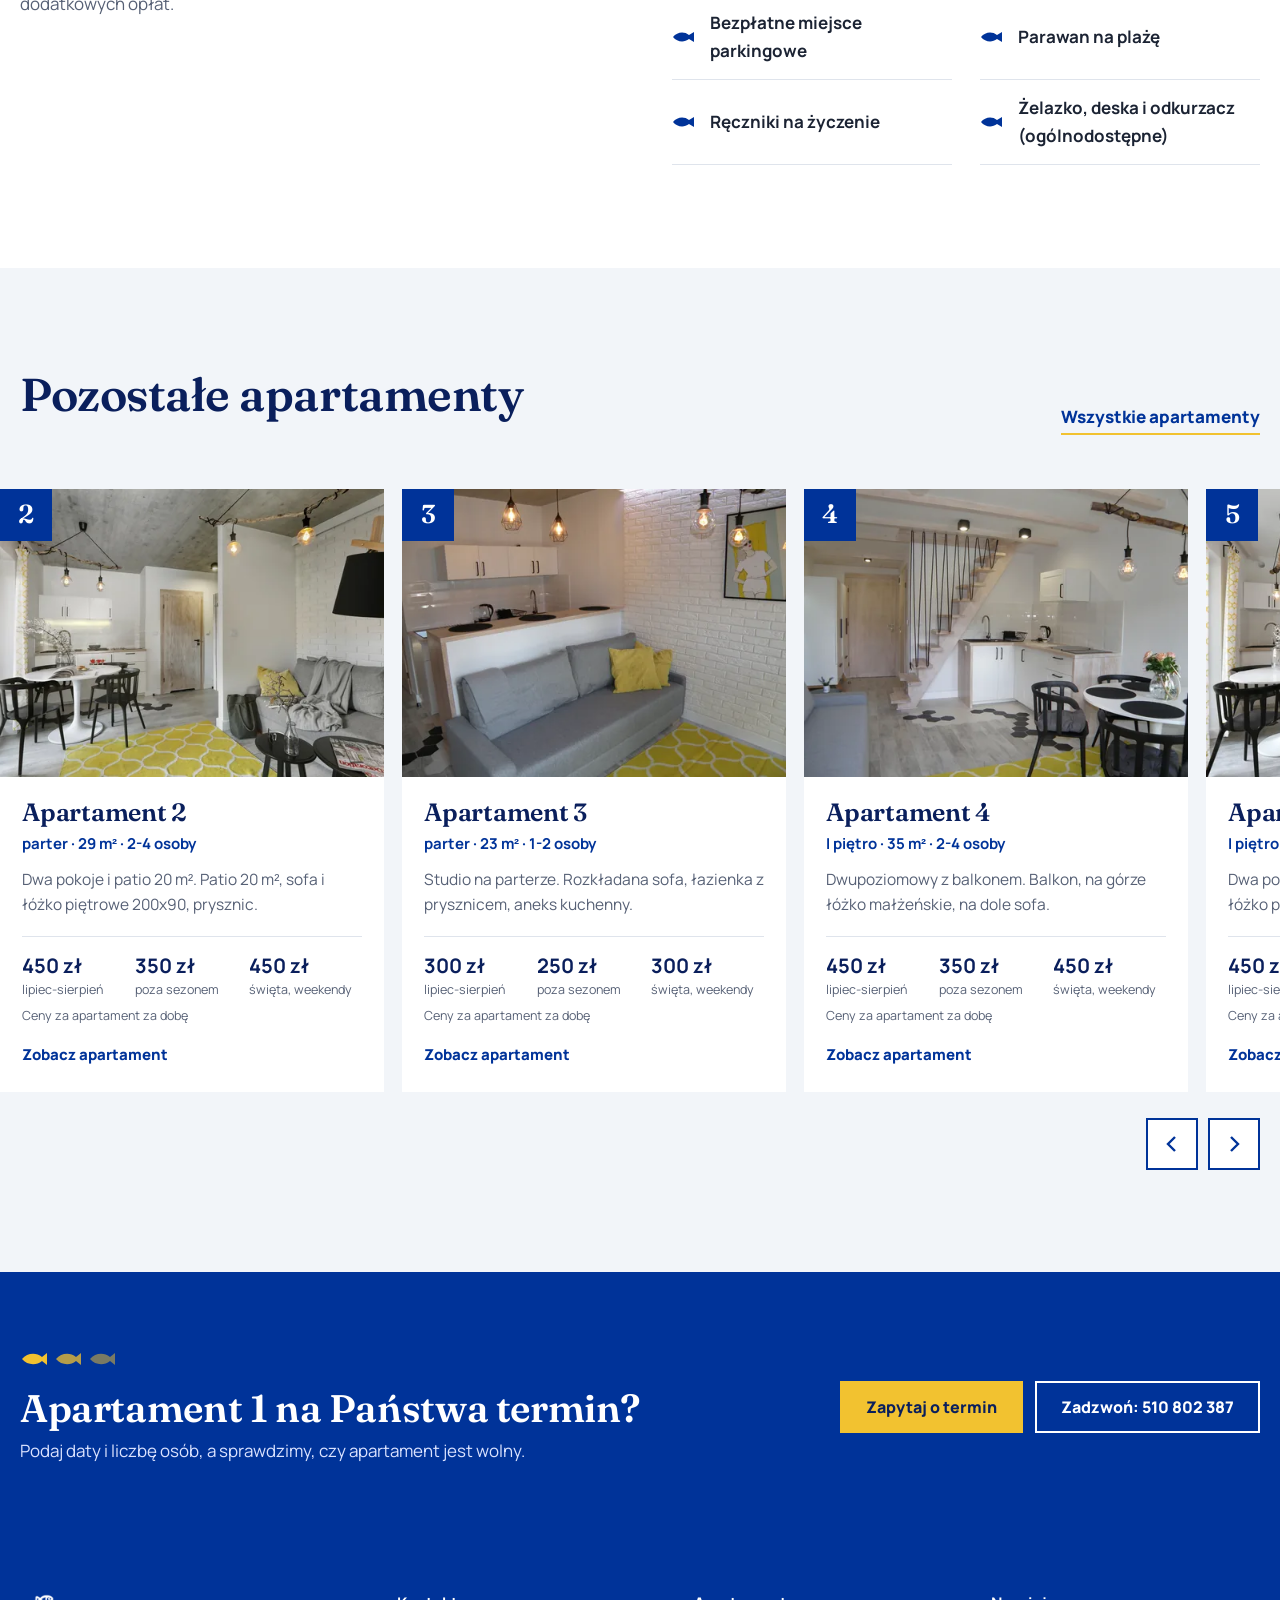
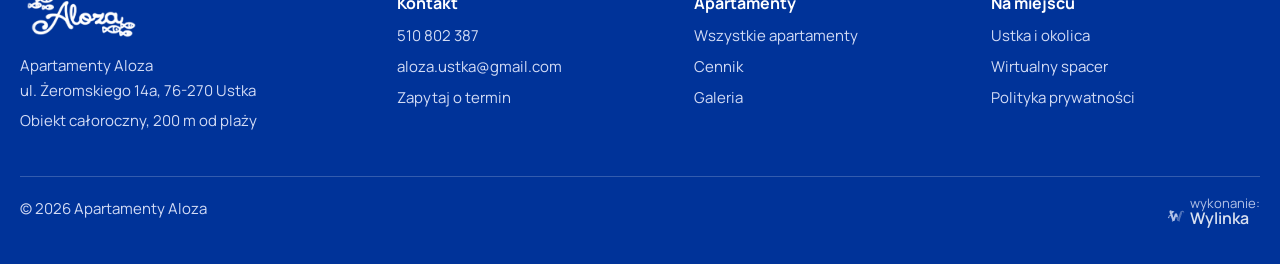
==== commit 2a22dbaa: "Zdjecia od klienta w wyzszej rozdzielczosci: apartamenty 1, 3, 4 i 6, karty i mozaika" ====
--- a/apartament-1.html
+++ b/apartament-1.html
@@ -13,16 +13,16 @@
 <meta property="og:title" content="Apartament 1 w Ustce, 23 m², 1-2 osoby | Apartamenty Aloza">
 <meta property="og:description" content="Apartament 1 w Ustce, 200 m od plaży: studio na parterze, parter, 23 m², dla 1-2 osób. Zdjęcia, wyposażenie i ceny od 250 zł za apartament za dobę.">
 <meta property="og:url" content="https://aloza.com.pl/apartamenty-aloza/apartament-aloza-1/">
-<meta property="og:image" content="https://aloza.com.pl/img/ap/a1-1-1000.webp">
+<meta property="og:image" content="https://aloza.com.pl/img/ap/a1-n1-2400.webp">
 <meta name="theme-color" content="#003399">
 <link rel="preload" href="fonts/fraunces-rdzen.woff2" as="font" type="font/woff2" crossorigin>
 <link rel="preload" href="fonts/manrope-rdzen.woff2" as="font" type="font/woff2" crossorigin>
-<link rel="preload" as="image" href="img/ap/a1-1-800.webp" imagesrcset="img/ap/a1-1-480.webp 480w, img/ap/a1-1-800.webp 800w, img/ap/a1-1-1000.webp 1000w" imagesizes="(max-width: 900px) 100vw, 780px">
+<link rel="preload" as="image" href="img/ap/a1-n1-800.webp" imagesrcset="img/ap/a1-n1-480.webp 480w, img/ap/a1-n1-800.webp 800w, img/ap/a1-n1-1200.webp 1200w, img/ap/a1-n1-1600.webp 1600w, img/ap/a1-n1-1920.webp 1920w, img/ap/a1-n1-2400.webp 2400w" imagesizes="(max-width: 900px) 100vw, 780px">
 <link rel="stylesheet" href="css/styl.css">
 <link rel="icon" href="data:image/svg+xml,%3Csvg xmlns='http://www.w3.org/2000/svg' viewBox='0 0 64 64'%3E%3Crect width='64' height='64' rx='14' fill='%23003399'/%3E%3Cpath d='M12 32c8-11 24-13 34-3l8-6v18l-8-6c-10 10-26 8-34-3z' fill='%23F2C230'/%3E%3Ccircle cx='22' cy='31' r='2.5' fill='%23003399'/%3E%3C/svg%3E">
 <script src="js/strona.js" defer></script>
 <script type="application/ld+json">{"@context":"https://schema.org","@type":"BreadcrumbList","itemListElement":[{"@type":"ListItem","position":1,"name":"Start","item":"https://aloza.com.pl/"},{"@type":"ListItem","position":2,"name":"Apartamenty","item":"https://aloza.com.pl/apartamenty-aloza/"},{"@type":"ListItem","position":3,"name":"Apartament 1","item":"https://aloza.com.pl/apartamenty-aloza/apartament-aloza-1/"}]}</script>
-<script type="application/ld+json">{"@context":"https://schema.org","@type":"Apartment","name":"Apartament 1 - Apartamenty Aloza","description":"Apartament 1 to przytulne studio na parterze dla jednej albo dwóch osób. Ma 23 m², dużą, wygodną rozkładaną sofę 195 x 140 cm, aneks kuchenny z blatem barowym i łazienkę z prysznicem.","url":"https://aloza.com.pl/apartamenty-aloza/apartament-aloza-1/","floorSize":{"@type":"QuantitativeValue","value":23,"unitCode":"MTK"},"numberOfRooms":1,"occupancy":{"@type":"QuantitativeValue","maxValue":2},"image":["https://aloza.com.pl/img/ap/a1-1-1000.webp","https://aloza.com.pl/img/ap/a1-2-1000.webp","https://aloza.com.pl/img/ap/a1-3-1000.webp"],"containedInPlace":{"@id":"https://aloza.com.pl/#obiekt"}}</script>
+<script type="application/ld+json">{"@context":"https://schema.org","@type":"Apartment","name":"Apartament 1 - Apartamenty Aloza","description":"Apartament 1 to przytulne studio na parterze dla jednej albo dwóch osób. Ma 23 m², dużą, wygodną rozkładaną sofę 195 x 140 cm, aneks kuchenny z blatem barowym i łazienkę z prysznicem.","url":"https://aloza.com.pl/apartamenty-aloza/apartament-aloza-1/","floorSize":{"@type":"QuantitativeValue","value":23,"unitCode":"MTK"},"numberOfRooms":1,"occupancy":{"@type":"QuantitativeValue","maxValue":2},"image":["https://aloza.com.pl/img/ap/a1-n1-2400.webp","https://aloza.com.pl/img/ap/a1-1-1000.webp","https://aloza.com.pl/img/ap/a1-3-1000.webp"],"containedInPlace":{"@id":"https://aloza.com.pl/#obiekt"}}</script>
 </head>
 <body>
 <a class="skip" href="#tresc">Przejdź do treści</a>
@@ -39,10 +39,10 @@
 <main id="tresc"><div class="phead"><div class="wrap bez-foto"><div><ol class="okr"><li><a href="index.html">Start</a></li><li><a href="apartamenty.html">Apartamenty</a></li><li aria-current="page">Apartament 1</li></ol><svg class="lawica" viewBox="0 0 96 20" aria-hidden="true" fill="currentColor"><path d="M2 10c5-6 14-7 20-2l5-4v12l-5-4c-6 5-15 4-20-2z"/><path d="M36 10c5-6 14-7 20-2l5-4v12l-5-4c-6 5-15 4-20-2z" opacity=".75"/><path d="M70 10c5-6 14-7 20-2l5-4v12l-5-4c-6 5-15 4-20-2z" opacity=".5"/></svg><h1>Apartament 1: studio na parterze</h1><p>Parter · 23 m² · 1-2 osoby · 200 m od plaży w Ustce</p></div></div></div><section class="ap-bg" style="padding-top:clamp(28px,4vw,56px)"><div class="wrap apg">
  <div>
   <div class="tor-w glowne" data-grupa>
-   <div class="tor" data-tor><figure tabindex="0"><img src="img/ap/a1-1-800.webp" srcset="img/ap/a1-1-480.webp 480w, img/ap/a1-1-800.webp 800w, img/ap/a1-1-1000.webp 1000w" sizes="(max-width: 900px) 100vw, 780px" width="1000" height="750" alt="Pokój z fotelami, telewizorem i blatem barowym" data-duze="img/ap/a1-1-1000.webp"></figure><figure tabindex="0"><img src="img/ap/a1-2-800.webp" srcset="img/ap/a1-2-480.webp 480w, img/ap/a1-2-800.webp 800w, img/ap/a1-2-1000.webp 1000w" sizes="(max-width: 900px) 100vw, 780px" width="1000" height="750" alt="Rozkładana sofa i blat kuchenny" data-duze="img/ap/a1-2-1000.webp" loading="lazy"></figure><figure tabindex="0"><img src="img/ap/a1-3-800.webp" srcset="img/ap/a1-3-480.webp 480w, img/ap/a1-3-800.webp 800w, img/ap/a1-3-1000.webp 1000w" sizes="(max-width: 900px) 100vw, 780px" width="1000" height="750" alt="Fotele, stolik i drzwi do ogrodu" data-duze="img/ap/a1-3-1000.webp" loading="lazy"></figure><figure tabindex="0"><img src="img/ap/a1-4-800.webp" srcset="img/ap/a1-4-480.webp 480w, img/ap/a1-4-800.webp 800w, img/ap/a1-4-1000.webp 1000w" sizes="(max-width: 900px) 100vw, 780px" width="1000" height="750" alt="Aneks kuchenny z płytą i czajnikiem" data-duze="img/ap/a1-4-1000.webp" loading="lazy"></figure><figure tabindex="0"><img src="img/ap/a1-5-800.webp" srcset="img/ap/a1-5-480.webp 480w, img/ap/a1-5-800.webp 800w, img/ap/a1-5-1000.webp 1000w" sizes="(max-width: 900px) 100vw, 780px" width="1000" height="750" alt="Łazienka z prysznicem i grzejnikiem drabinkowym" data-duze="img/ap/a1-5-1000.webp" loading="lazy"></figure><figure class="pion" tabindex="0"><img src="img/ap/a1-6-800.webp" srcset="img/ap/a1-6-480.webp 480w, img/ap/a1-6-800.webp 800w" sizes="(max-width: 900px) 100vw, 780px" width="800" height="1067" alt="Umywalka i okrągłe lustro w łazience" data-duze="img/ap/a1-6-800.webp" loading="lazy"></figure></div>
+   <div class="tor" data-tor><figure tabindex="0"><img src="img/ap/a1-n1-800.webp" srcset="img/ap/a1-n1-480.webp 480w, img/ap/a1-n1-800.webp 800w, img/ap/a1-n1-1200.webp 1200w, img/ap/a1-n1-1600.webp 1600w, img/ap/a1-n1-1920.webp 1920w, img/ap/a1-n1-2400.webp 2400w" sizes="(max-width: 900px) 100vw, 780px" width="2400" height="1800" alt="Pokój z rozkładaną sofą, telewizorem i blatem barowym przy ścianie z białej cegły" data-duze="img/ap/a1-n1-2400.webp"></figure><figure tabindex="0"><img src="img/ap/a1-1-800.webp" srcset="img/ap/a1-1-480.webp 480w, img/ap/a1-1-800.webp 800w, img/ap/a1-1-1000.webp 1000w" sizes="(max-width: 900px) 100vw, 780px" width="1000" height="750" alt="Pokój z fotelami, telewizorem i blatem barowym" data-duze="img/ap/a1-1-1000.webp" loading="lazy"></figure><figure tabindex="0"><img src="img/ap/a1-3-800.webp" srcset="img/ap/a1-3-480.webp 480w, img/ap/a1-3-800.webp 800w, img/ap/a1-3-1000.webp 1000w" sizes="(max-width: 900px) 100vw, 780px" width="1000" height="750" alt="Fotele, stolik i drzwi do ogrodu" data-duze="img/ap/a1-3-1000.webp" loading="lazy"></figure><figure tabindex="0"><img src="img/ap/a1-4-800.webp" srcset="img/ap/a1-4-480.webp 480w, img/ap/a1-4-800.webp 800w, img/ap/a1-4-1000.webp 1000w" sizes="(max-width: 900px) 100vw, 780px" width="1000" height="750" alt="Aneks kuchenny z płytą i czajnikiem" data-duze="img/ap/a1-4-1000.webp" loading="lazy"></figure><figure tabindex="0"><img src="img/ap/a1-5-800.webp" srcset="img/ap/a1-5-480.webp 480w, img/ap/a1-5-800.webp 800w, img/ap/a1-5-1000.webp 1000w" sizes="(max-width: 900px) 100vw, 780px" width="1000" height="750" alt="Łazienka z prysznicem i grzejnikiem drabinkowym" data-duze="img/ap/a1-5-1000.webp" loading="lazy"></figure><figure class="pion" tabindex="0"><img src="img/ap/a1-6-800.webp" srcset="img/ap/a1-6-480.webp 480w, img/ap/a1-6-800.webp 800w" sizes="(max-width: 900px) 100vw, 780px" width="800" height="1067" alt="Umywalka i okrągłe lustro w łazience" data-duze="img/ap/a1-6-800.webp" loading="lazy"></figure></div>
    <span class="licznik">1 / 6</span>
   </div>
-  <div class="miniatury"><button type="button" aria-label="Zdjęcie 1: Pokój z fotelami, telewizorem i blatem barowym" aria-current="true"><img src="img/ap/a1-1-480.webp" width="480" height="360" alt="" loading="lazy"></button><button type="button" aria-label="Zdjęcie 2: Rozkładana sofa i blat kuchenny" aria-current="false"><img src="img/ap/a1-2-480.webp" width="480" height="360" alt="" loading="lazy"></button><button type="button" aria-label="Zdjęcie 3: Fotele, stolik i drzwi do ogrodu" aria-current="false"><img src="img/ap/a1-3-480.webp" width="480" height="360" alt="" loading="lazy"></button><button type="button" aria-label="Zdjęcie 4: Aneks kuchenny z płytą i czajnikiem" aria-current="false"><img src="img/ap/a1-4-480.webp" width="480" height="360" alt="" loading="lazy"></button><button type="button" aria-label="Zdjęcie 5: Łazienka z prysznicem i grzejnikiem drabinkowym" aria-current="false"><img src="img/ap/a1-5-480.webp" width="480" height="360" alt="" loading="lazy"></button><button type="button" aria-label="Zdjęcie 6: Umywalka i okrągłe lustro w łazience" aria-current="false"><img src="img/ap/a1-6-480.webp" width="480" height="640" alt="" loading="lazy"></button></div>
+  <div class="miniatury"><button type="button" aria-label="Zdjęcie 1: Pokój z rozkładaną sofą, telewizorem i blatem barowym przy ścianie z białej cegły" aria-current="true"><img src="img/ap/a1-n1-480.webp" width="480" height="360" alt="" loading="lazy"></button><button type="button" aria-label="Zdjęcie 2: Pokój z fotelami, telewizorem i blatem barowym" aria-current="false"><img src="img/ap/a1-1-480.webp" width="480" height="360" alt="" loading="lazy"></button><button type="button" aria-label="Zdjęcie 3: Fotele, stolik i drzwi do ogrodu" aria-current="false"><img src="img/ap/a1-3-480.webp" width="480" height="360" alt="" loading="lazy"></button><button type="button" aria-label="Zdjęcie 4: Aneks kuchenny z płytą i czajnikiem" aria-current="false"><img src="img/ap/a1-4-480.webp" width="480" height="360" alt="" loading="lazy"></button><button type="button" aria-label="Zdjęcie 5: Łazienka z prysznicem i grzejnikiem drabinkowym" aria-current="false"><img src="img/ap/a1-5-480.webp" width="480" height="360" alt="" loading="lazy"></button><button type="button" aria-label="Zdjęcie 6: Umywalka i okrągłe lustro w łazience" aria-current="false"><img src="img/ap/a1-6-480.webp" width="480" height="640" alt="" loading="lazy"></button></div>
  </div>
  <aside class="karta" aria-labelledby="karta-h">
   <h2 id="karta-h">Apartament 1 w skrócie</h2>
--- a/css/styl.css
+++ b/css/styl.css
@@ -48,7 +48,7 @@
 .hero{position:relative;height:calc(100svh - var(--hh));min-height:580px;max-height:1100px;display:grid;grid-template-columns:1fr 1fr;gap:4px;background:var(--gr2)}
 .hero figure{margin:0;position:relative;overflow:hidden;height:100%;max-height:857px}
 .hero figure img{position:absolute;inset:0;width:100%;height:100%;object-fit:cover}
-.hero .f2 img{object-position:30% 50%}
+.hero .f2 img{object-position:50% 50%}
 .hpanel{position:absolute;left:clamp(20px,4vw,72px);bottom:clamp(20px,4vw,64px);width:min(620px,calc(100% - 40px));background:var(--gr);color:#fff;padding:clamp(26px,3vw,48px)}
 .hpanel .lawica{color:var(--zo)}
 .hpanel h1{color:#fff;font-size:clamp(34px,3.4vw,60px);margin-bottom:16px}
